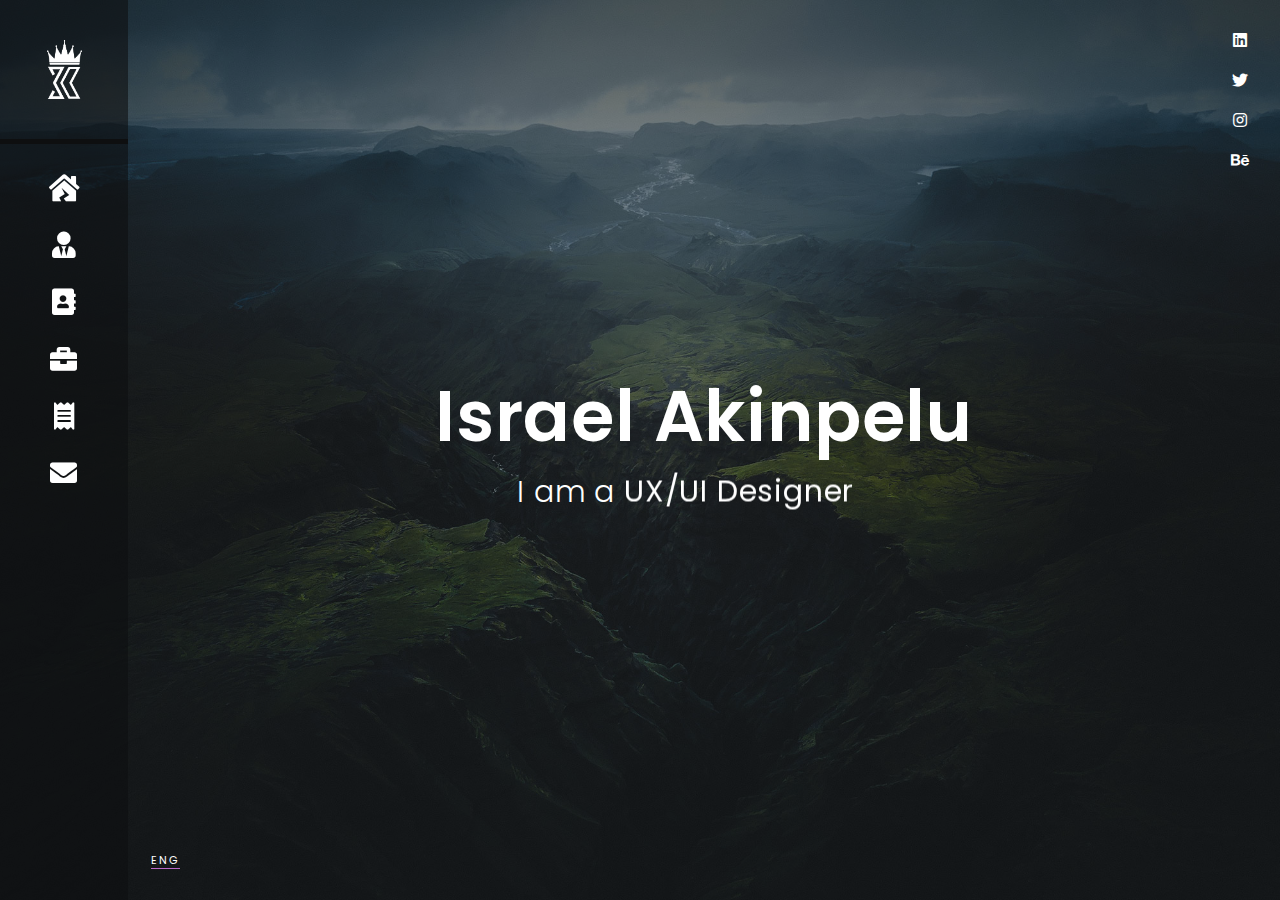
==== index.html @ 0275c58d "Update color" ====
<!DOCTYPE html>
<html lang="en">
<head>
		<meta charset="UTF-8">
		<meta name="viewport" content="width=device-width, initial-scale=1.0">
		<meta http-equiv="X-UA-Compatible" content="ie=edge">
		<title>Kabiyesi's Portfolio</title>
		<link rel="icon" type="image/x-icon" href="/img/logo.png" sizes="16x16">

		<link rel="stylesheet" href="css/plugins/bootstrap.min.css">
		<link rel="stylesheet" href="css/plugins/font-awesome.css">
		<link rel="stylesheet" href="css/plugins/magnific-popup.css">
		<link rel="stylesheet" href="css/plugins/simplebar.css">
		<link rel="stylesheet" href="css/plugins/owl.carousel.min.css">
		<link rel="stylesheet" href="css/plugins/owl.theme.default.min.css">
		<link rel="stylesheet" href="css/plugins/jquery.animatedheadline.css">

		<!-- CSS Base -->
        <link rel="stylesheet" class="theme-st" href="css/style-dark.css">

		<!-- Settings Style -->
		<link rel="stylesheet" class="pos-nav" href="css/settings/left-nav.css" />
		<link rel="stylesheet" class="box-bd" href="css/settings/box/box.css">
		<link rel="stylesheet" class="box-st" href="css/settings/box/circle.css" />
		<link rel="stylesheet" class="box-tl" href="css/settings/title/title.css">
		<link rel="stylesheet" class="style-cl" href="css/settings/color/purple-color.css" />

		<link rel="stylesheet" href="setting/style-demo.css">

    </head>
    <body>

		<!-- Preloader -->
		<div id="preloader">
  			<div class="loading-area">
    			<div class="circle"></div>
  			</div>
  			<div class="left-side"></div>
  			<div class="right-side"></div>
		</div>

		<!-- Main Site -->
		<div id="home">
  		<div id="about">
    	<div id="resume">
     	<div id="portfolio">
        <div id="project">
			<div id="contact">

			<div class="header-mobile">
                <a class="header-toggle"><i class="fas fa-bars"></i></a>
                <h2>Israel</h2>
            </div>

			<!-- Left Block -->
			<nav class="header-main" data-simplebar>

				<!-- Logo -->
				<div class="logo">
            		<img src="img/logo.png" alt="" style="width: 35px; height: 59px;">
            	</div>

          		<ul>
					<li data-tooltip="home" data-position="top">
            			<a href="#home" class="icon-h fas fa-house-damage"></a>
					</li>
					<li data-tooltip="about" data-position="top">
            			<a href="#about" class="icon-a fas fa-user-tie"></a>
					</li>
					<li data-tooltip="resume" data-position="top">
            			<a href="#resume" class="icon-r fas fa-address-book"></a>
					</li>
					<li data-tooltip="portfolio" data-position="top">
            			<a href="#portfolio" class="icon-p fas fa-briefcase"></a>
					</li>
					<li data-tooltip="project" data-position="top">
            			<a href="#project" class="icon-b fas fa-receipt"></a>
					</li>
					<li data-tooltip="contact" data-position="bottom">
						<a href="#contact" class="icon-c fas fa-envelope"></a>
					</li>
          		</ul>

			 </nav>

			<!-- Home Section -->
          	<div class="pt-home" style="background-image: url('img/home-bg.jpg')">

				<!-- Particles -->
				<div id="particles-js"></div>

             	<section>

					<!-- Banner -->
					<div class="banner">
  						<h1>Israel Akinpelu</h1>
						<p class="cd-headline rotate-1">
							<span>I am a</span>
							<span class="cd-words-wrapper">
								<b class="is-visible">UX/UI Designer</b>
								<b>Motion Designer</b>
								<b>Product Designer</b>
								<b>Freelancer</b>
							</span>
						</p>
					</div>

					<!-- Language -->
					<div class="lang">
                		<ul>
                   			<li><a href="#" class="active">eng</a></li>
                		</ul>
            		</div>

					<!-- Social -->
					<div class="social">
            			<ul>
                			<li><a href="https://www.linkedin.com/in/israelkehinde" target="_blank"><i class="fab fa-linkedin"></i></a></li>
                			<li><a href="https://www.twitter.com/IsraelKehn" target="_blank"><i class="fab fa-twitter"></i></a></li>
                			<li><a href="https://www.instagram.com/sensei_kehn" target="_blank"><i class="fab fa-instagram"></i></a></li>
											<li><a href="https://www.behance.net/israelkehinde" target="_blank"><i class="fab fa-behance"></i></a></li>
            			</ul>
        			</div>
			  	</section>
          	</div>

			<!-- About Section -->
			<div class="page pt-about" data-simplebar>
				<section class="container">

					<!-- Section Title -->
					<div class="header-page mt-70 mob-mt">
						<h2>About Me</h2>
						<span></span>
					</div>

					<!-- Personal Info Start -->
					<div class="row mt-100">

						<!-- Information Block -->
						<div class="col-lg-12 col-sm-12">
    						<div class="info box-1">
								<div class="row">
									<div class="col-lg-12 col-sm-8">
										<h4>Israel Akinpelu</h4>
										<div class="loc">
											<i class="fas fa-map-marked-alt"></i> Lagos, Nigeria
										</div>
										<p>
											Hi, I'm an experienced designer with a staunch interest in UI/UX Design. 
											I am fascinated by the social product space, and I deliver user-centric designs through the use of premium design software tools like Figma and Adobe XD.
										</p>
										<p>
											My work experience cuts across multiple spheres, as my creative ability enables me listen to the best of clients' ideas for better customer experience.
											This helps me create products that are usable, functional, aesthetically pleasing, and in line with your company's brand and style.
										</p>
										<p>
											I prefer to show rather than tell, so why don't you head over to my portfolio and see what I do? While you are there, let's discuss how I can create the best user-friendly 
											solutions that would wow you and your customers.
										</p>
									</div>

									<!-- Icon Info -->
									<div class="col-lg-3 col-sm-4">
                                		<div class="info-icon">
                                     		<i class="fas fa-award"></i>
                                     		<div class="desc-icon">
												<h6>4 Years</h6>
                                            	<p>Experience</p>
                                       		</div>
                                		</div>
                                	</div>

									<!-- Icon Info -->
									<div class="col-lg-3 col-sm-4">
                                		<div class="info-icon">
                                     		<i class="fas fa-certificate"></i>
                                     		<div class="desc-icon">
												<h6>20+ Projects</h6>
                                            	<p>Completed</p>
                                      		</div>
                                		</div>
                                	</div>

									<!-- Icon Info -->
									<div class="col-lg-3 col-sm-4">
                                		<div class="info-icon">
                                     		<i class="fas fa-user-astronaut"></i>
                                     		<div class="desc-icon">
												<h6>Freelance</h6>
                                           		<p>Available</p>
                                        	</div>
                                		</div>
                                	</div>
									<div class="col-lg-3 col-sm-12 pt-50">
										<a href="img/Israel Akinpelu Resume.pdf"  target="_blank" class="btn-st">Download CV</a>
									</div>
								</div>
							</div>
						</div>
					</div>

					<!-- Interests Row Start -->
					<div class="row mt-100">

						<!-- Header Block -->
						<div class="col-md-12">
							<div class="header-box mb-50">
								<h3>My Interests</h3>
							</div>
						</div>

						<div class="col-lg-12 col-sm-12">
							<div class="box-2">
								<div class="row">
									<!-- Interests Item -->
									<div class="col-lg-3 col-sm-6">
										<div class="inter-icon">
                                     		<i class="fas fa-music"></i>
                                    	 	<div class="desc-inter">
												<h6>Music</h6>
                               	        	</div>
										</div>
									</div>

									<!-- Interests Item -->
									<div class="col-lg-3 col-sm-6">
										<div class="inter-icon">
                                     		<i class="fas fa-route"></i>
                                     		<div class="desc-inter">
												<h6>Travelling</h6>
                                       		</div>
                                		</div>
									</div>

									<!-- Interests Item -->
									<div class="col-lg-3 col-sm-6">
										<div class="inter-icon">
                                 	    	<i class="far fa-image"></i>
                                  		   	<div class="desc-inter">
												<h6>Photos</h6>
                                  	     	</div>
                                		</div>
									</div>

									<!-- Interests Item -->
									<div class="col-lg-3 col-sm-6">
										<div class="inter-icon">
                                    	 	<i class="fas fa-film"></i>
                                     		<div class="desc-inter">
												<h6>Movies</h6>
                                   	    	</div>
                                		</div>
									</div>

									<!-- Interests Item -->
									<div class="col-lg-3 col-sm-6">
										<div class="inter-icon">
                                 	    	<i class="fas fa-space-shuttle"></i>
                                 	    	<div class="desc-inter">
												<h6>Tech</h6>
                                	       	</div>
                                		</div>
									</div>

									<!-- Interests Item -->
									<div class="col-lg-3 col-sm-6">
										<div class="inter-icon">
                                    	 	<i class="fas fa-book"></i>
                                     		<div class="desc-inter">
												<h6>Books</h6>
                                    	   	</div>
                                		</div>
									</div>

									<!-- Interests Item -->
									<div class="col-lg-3 col-sm-6">
										<div class="inter-icon">
        	                             	<i class="fas fa-gamepad"></i>
            	                         	<div class="desc-inter">
												<h6>Video games</h6>
                    	                   	</div>
                        	        	</div>
									</div>

									<!-- Interests Item -->
									<div class="col-lg-3 col-sm-6">
										<div class="inter-icon">
        	                             	<i class="fas fa-tree"></i>
            	                         	<div class="desc-inter">
												<h6>Nature</h6>
                    	                   	</div>
                        	        	</div>
									</div>
								</div>
							</div>
						</div>
					</div>

					<!-- Service Row Start -->
					<div class="row mt-100">

						<!-- Header Block -->
						<div class="col-md-12">
							<div class="header-box mb-50">
								<h3>Services</h3>
							</div>
						</div>

						<!-- Service Item -->
						<div class="col-lg-6 col-sm-6">
							<div class="service box-1 mb-40">
								<i class="fas fa-desktop"></i>
								<h4>Graphic Design</h4>
								<p>This includes but not limited to, Logos, Flyers, Print designs, Product packaging and Marketing.</p>
							</div>
						</div>

						<!-- Service Item -->
						<div class="col-lg-6 col-sm-6">
							<div class="service box-2 mb-40">
								<i class="fas fa-cogs"></i>
								<h4>UX/UI</h4>
								<p>This includes but not limited to, Product design, Website design, Mobile design, Wireframing, Game UI design and Prototyping</p>
							</div>
						</div>

						<!-- Service Item -->
						<div class="col-lg-6 col-sm-6">
							<div class="service box-2 mb-40">
								<i class="fas fa-mobile-alt"></i>
								<h4>Motion Design</h4>
								<p>This includes but not limited to,  Explainer videos, Instructional Videos, User Interface(UI) Animation, Logos, Infographics and Presentation.</p>
							</div>
						</div>

						<!-- Service Item -->
						<div class="col-lg-6 col-sm-6">
							<div class="service box-1 mb-40">
								<i class="fas fa-medkit"></i>
								<h4>Tech Support</h4>
								<p>This includes but not limited to, Remote PC support, Software Diagonists, PC repair services, Phone service support, Service desk, Installation and Troubleshooting.</p>
							</div>
						</div>
					</div>

					<!-- Testimonial Row Start -->
					<div class="row testimonial mt-60">

						<!-- Header Block -->
						<div class="col-md-12">
							<div class="header-box mb-50">
								<h3>Testimonials</h3>
							</div>
						</div>

						<div class="owl-carousel owl-theme">

							<!-- Testimonail Item -->
							<div class="testimonial-item">
								<div class="media">
									<img src="img/dami.jpg" alt="">
									<div class="content">
										<h4>Damilola Ale</h4>
										<p>Frontend Engineer</p>
									</div>
									<ul class="rating">
										<li><i class="far fa-star"></i></li>
										<li><i class="far fa-star"></i></li>
										<li><i class="far fa-star"></i></li>
										<li><i class="far fa-star"></i></li>
										<li><i class="far fa-star"></i></li>
                                 	</ul>
								</div>
								<div class="comment pt-30">
									<p>
										I have worked alongside Israel on many projects and I can say he's determined and hardworking. 
										He works hard to meet deadlines and achieve his set goals. He's a team player, accountable, 
										reliable, always ready to learn and ready to help. He would without doubt be a great addition to any team he is.
									</p>
								</div>
							</div>

							<!-- Testimonail Item -->
							<div class="testimonial-item">
								<div class="media">
									<img src="img/Joshua.jpg" alt="">
									<div class="content">
										<h4>Joshua Omale</h4>
										<p>UX Designer | Graphic Designer</p>
									</div>
									<ul class="rating">
										<li><i class="far fa-star"></i></li>
										<li><i class="far fa-star"></i></li>
										<li><i class="far fa-star"></i></li>
										<li><i class="far fa-star"></i></li>
										<li><i class="far fa-star-half"></i></li>
                                 	</ul>
								</div>
								<div class="comment pt-30">
									<p>
										Time and time again, Israel has proven to be an impactful team player. He gives 100% everytime and is a proven leader. He has a good eye for design and also knows how to organise teams efficiently to carry out projects. He is truly a great and hardworking person.
									</p>
								</div>
							</div>

							<!-- Testimonail Item -->
							<div class="testimonial-item">
								<div class="media">
									<img src="img/Akindahunsi.jpg" alt="">
									<div class="content">
										<h4>Akindahunsi Toluwanimi</h4>
										<p>UI/UX Designer</p>
									</div>
									<ul class="rating">
										<li><i class="far fa-star"></i></li>
										<li><i class="far fa-star"></i></li>
										<li><i class="far fa-star"></i></li>
										<li><i class="far fa-star"></i></li>
                                 	</ul>
								</div>
								<div class="comment pt-30">
									<p>
										He is a proven designer with good work ethics while having good interpersonal and communication skills.Israel has great team spirit, I recommend.
									</p>
								</div>
							</div>
						</div>
					</div>
				</section>
			</div>

			<!-- Resume Section -->
          	<div class="page pt-resume" data-simplebar>
            	<section class="container">

					<!-- Section Title -->
					<div class="header-page mt-70 mob-mt">
						<h2>Resume</h2>
    					<span></span>
					</div>

					<!-- Experience & Education Row Start -->
					<div class="row mt-100">

						<!-- Experience Column Start -->
						<div class="col-lg-6 col-sm-12">

							<!-- Header Block -->
							<div class="header-box mb-50">
								<h3>Experience</h3>
							</div>

							<div class="experience box-1">

								<!-- Experience Item -->
								<div class="item">
									<div class="main">
										<h4>Freelance UX Designer/Motion Designer</h4>
										<p><i class="far fa-calendar-alt"></i>April 2020 - Present</p>
									</div>
									<Ul style="list-style-type: circle;">
										<p>Created usable mobile and web designs based on functionality and aesthetics, thus meeting the customers needs.</p>
										<p>Modified and refined designs, using working models to conform with customers specifications, production limitations, or changes in design trends. </p>
										<p>Maximized advertising for brands worked with by 13% by creating promotional ad and product review videos for brand awareness. </p>
										<p></p>
									</Ul>
								</div>

								<!-- Experience Item -->
								<div class="item">
									<div class="main">
										<h4>Service Desk and Support Intern</h4>
										<p><i class="far fa-calendar-alt"></i>September 2019 - April 2020 | IPNX Nigeria Limited</p>
									</div>
									<p>Setup equipments for employee use, performing or ensuring proper installations of cables, operating systems, or appropriate software.</p>
									<p>Installed and performed minor repairs to hardware, software, or peripheral equipments, following design or installation specifications.</p>
									<p>Documented helpdesk request and resolutions </p>
								</div>

								<!-- Experience Item -->
								<div class="item">
									<div class="main">
										<h4>Installation and Support Intern</h4>
										<p><i class="far fa-calendar-alt"></i>August 2015 - August 2016 | Tizeti Networks Limited(Wifi.com.ng)</p>
									</div>
									<p>Diagonosed, troubleshoot, and resolved hardware, software or other network and systme problems and replaced defective components when necessary.</p>
									<p>Created or updated technical documentations for network installation or changes to exisiting installations.</p>
									<p>Configured and defined parameters for installation or testing of Local Area Network(LAN), Wide Area Network(WAN), hubs, routers, switches, repeaters or related networking equipments.</p>
								</div>
							</div>
						</div>

						<!-- Education Column Start -->
						<div class="col-lg-6 col-sm-12">

							<!-- Header Block -->
							<div class="header-box mb-50 mob-box-mt">
								<h3>Education</h3>
							</div>

							<div class="experience box-2">

								<!-- Education Item -->
								<div class="item">
									<div class="main">
										<h4>Maliyo Gameup Africa</h4>
										<p><i class="far fa-calendar-alt"></i>August 2021 - December 2021 | Game Design and Development</p>
									</div>
									<p>Became Design Team Lead.</p>
									<p>Published first game on GooglePlay</p>
								</div>

								<!-- Education Item -->
								<div class="item">
									<div class="main">
										<h4>Obafemi Awolowo University</h4>
										<p><i class="far fa-calendar-alt"></i>August 2016 - December 2021 | Computer Science and Engineering</p>
									</div>
									<p>Volunteered at AICCTRA 2021 Conference, served as administrator for the Conference</p>
									<p> Majored in Computer Science and offered courses like Introduction to computer science, OOP in Java, Principle of compilers, Human-computer interaction, Artificial intelligence and so on.</p>
									<p>Participated in various programs on campus and volunteered for design hackathons. I also joined Developers Student club by Google.</p>
								</div>

								<!-- Education Item -->
								<div class="item">
									<div class="main">
										<h4>Moshood Abiola Polytechnic</h4>
										<p><i class="far fa-calendar-alt"></i>September 2013 - August 2015 | Computer Engineering</p>
									</div>
									<p>Learned the basics of Computer engineering and computer networking.</p>
									<p>Built an IP-Cam surveillance system for the Department of computer science and computer engineering.</p>
									<p>Participated in sports aactivities on campus with staffs and students and competed in inter-faculty competitions.</p>
								</div>
							</div>
						</div>
					</div>

					<!-- Skills Row Start -->
					<div class="row mt-100">

						<!-- Header Block -->
						<div class="col-md-12">
							<div class="header-box mb-50">
								<h3>Skills</h3>
							</div>
						</div>
					</div>

					<div class="box-1 skills">
						<div class="row">
							<div class="col-lg-6 col-sm-6">

								<!-- Skill Item -->
								<div class="skill-item">
									<h4 class="progress-title">Tech Support</h4>
									<div class="progress">
										<div class="progress-bar" style="width:98%">
											<div class="progress-value">98%</div>
										</div>
									</div>
								</div>

								<!-- Skill Item -->
								<div class="skill-item">
									<h4 class="progress-title">Graphics Design</h4>
									<div class="progress">
										<div class="progress-bar" style="width:85%">
											<div class="progress-value">85%</div>
										</div>
									</div>
								</div>

								<!-- Skill Item -->
								<div class="skill-item">
									<h4 class="progress-title">Motion Design</h4>
									<div class="progress">
										<div class="progress-bar" style="width:60%">
											<div class="progress-value">60%</div>
										</div>
									</div>
								</div>

								<!-- Skill Item -->
								<div class="skill-item">
									<h4 class="progress-title">UX/UI design</h4>
									<div class="progress">
										<div class="progress-bar" style="width:95%">
											<div class="progress-value">95%</div>
										</div>
									</div>
								</div>
							</div>

							<div class="col-lg-6 col-sm-6">
								<div class="row">

									<!-- Skill Item -->
									<div class="col-lg-6 col-sm-6">
										<div class="chart" data-percent="95" data-bar-color="#fff"> 95% <p>Figma</p></div>
									</div>

									<!-- Skill Item -->
									<div class="col-lg-6 col-sm-6">
										<div class="chart" data-percent="70" data-bar-color="#fff"> 70% <p>Illustrator</p></div>
									</div>

									<!-- Skill Item -->
									<div class="col-lg-6 col-sm-6">
										<div class="chart" data-percent="60" data-bar-color="#fff"> 60% <p>Photoshop</p></div>
									</div>

									<!-- Skill Item -->
									<div class="col-lg-6 col-sm-6">
										<div class="chart" data-percent="80" data-bar-color="#fff"> 80% <p>AfterEffects</p></div>
									</div>
								</div>
							</div>
						</div>
					</div>

					<!-- Work Process Row Start -->
					<div class="row mt-100">

						<!-- Header Block -->
						<div class="col-md-12">
							<div class="header-box mb-50">
								<h3>My Work Process(Iterative)</h3>
							</div>
						</div>
					</div>

					<div class="box-2 work-process mb-100">
						<div class="row">
							<div class="col-lg-4 col-sm-12 ltr">

								<!-- Working Process Item-->
									<div class="single-wp width-sm process-1">
									<p class="wp-step">01</p>
									<h4 class="wp-title">Define the Problem</h4>
									<p>You can't find a solution until you have a clear idea of what the problem is.</p>
								</div>

								<!-- Working Process Item-->
								<div class="single-wp width-sm process-2">
									<p class="wp-step">02</p>
									<h4 class="wp-title">Research and Analysis</h4>
									<p>I conduct research to develop an understanding of my users needs and observe where my users' problems exist.</p>
								</div>
							</div>

							<div class="col-lg-4 hidden-sm">

								<!-- Working Process Circle-->
								<div class="wp-circle">
									<h4>Working Process</h4>
									<span class="dots top-l"></span>
									<span class="dots bottom-l"></span>
									<span class="dots top-r"></span>
									<span class="dots bottom-r"></span>
								</div>
							</div>

							<div class="col-lg-4 col-sm-12 rtl">

								<!-- Working Process Item-->
								<div class="single-wp width-sm process-3">
									<p class="wp-step">03</p>
									<h4 class="wp-title">Ideate</h4>
									<p>I generate a range of crazy creative ideas.</p>
								</div>

								<!-- Working Process Item-->
								<div class="single-wp width-sm process-4">
									<p class="wp-step">04</p>
									<h4 class="wp-title">Prototype and test</h4>
									<p>I build functional, usable, and aesthetically pleasing representations of the design solutions and return to users for feedback.</p>
								</div>
							</div>
						</div>
					</div>
			  	</section>
         	</div>

			<!-- Portfolio Section -->
          	<div class="page pt-portfolio" data-simplebar>
            	<section class="container">

					<!-- Section Title -->
					<div class="header-page mt-70 mob-mt">
						<h2>Portfolio</h2>
    					<span></span>
					</div>

					<!-- Portfolio Filter Row Start -->
					<div class="row mt-100">
						<div class="col-lg-12 col-sm-12 portfolio-filter">
							<ul>
								<li class="active" data-filter="*">All</li>
								<li data-filter=".graphic">Graphic</li>
								<li data-filter=".design">UX/UI</li>
								<li data-filter=".motion_graphic">Motion Graphics</li>
							</ul>
						</div>
					</div>

					<!-- Portfolio Item Row Start -->
					<div class="row portfolio-items mt-100 mb-100">

					<!-- Portfolio Item -->
					<div class="item col-lg-4 col-sm-6 design">
						<figure>
							<img alt="" src="https://firebasestorage.googleapis.com/v0/b/portfolio-2038c.appspot.com/o/UX%20Design%2FQt%20Tech.png?alt=media&token=dbc2ff63-183a-4b9c-960e-30018e154a77">
							<figcaption>
								<h3>Tech (Home Page)</h3>
								<p>UX/UI</p><i class="fas fa-image"></i>
								<a class="image-link" href="https://firebasestorage.googleapis.com/v0/b/portfolio-2038c.appspot.com/o/UX%20Design%2FQt%20Tech.png?alt=media&token=dbc2ff63-183a-4b9c-960e-30018e154a77"></a>
							</figcaption>
						</figure>
					</div>

						<!-- Portfolio Item -->
						<div class="item col-lg-4 col-sm-6 graphic">
							<figure>
								<img alt="" src="https://firebasestorage.googleapis.com/v0/b/portfolio-2038c.appspot.com/o/Graphics%2FZonga%20Farm%20Logo.png?alt=media&token=9a562c09-236f-4dcb-9e25-71c452c49bf4">
								<figcaption>
									<h3>Zonag Farms</h3>
									<p>Graphic</p><i class="fas fa-image"></i>
									<a class="image-link" href="https://firebasestorage.googleapis.com/v0/b/portfolio-2038c.appspot.com/o/Graphics%2FZonga%20Farm%20Logo.png?alt=media&token=9a562c09-236f-4dcb-9e25-71c452c49bf4"></a>
								</figcaption>
							</figure>
						</div>

						<!-- Portfolio Item -->
						<div class="item col-lg-4 col-sm-6 graphic">
							<figure>
								<img alt="" src="https://firebasestorage.googleapis.com/v0/b/portfolio-2038c.appspot.com/o/Graphics%2FBongalow%20Social.png?alt=media&token=264179f7-7ce2-41e0-996d-cd09b0a6c6ba">
									<figcaption>
									<h3>Bongalow</h3>
									<p>Graphic</p><i class="fas fa-image"></i>
									<a class="image-link" href="https://firebasestorage.googleapis.com/v0/b/portfolio-2038c.appspot.com/o/Graphics%2FBongalow%20Social.png?alt=media&token=264179f7-7ce2-41e0-996d-cd09b0a6c6ba"></a>
								</figcaption>
							</figure>
						</div>

						<!-- Portfolio Item -->
						<div class="item col-lg-4 col-sm-6 design">
							<figure>
								<img alt="" src="https://firebasestorage.googleapis.com/v0/b/portfolio-2038c.appspot.com/o/UX%20Design%2FAnimal%20encyclopedia%20web.png?alt=media&token=e073f8b3-0ae7-4bbb-a2e3-09a9624a51eb">
								<figcaption>
									<h3>Animal Encyclopedia</h3>
									<p>UX/UI</p><i class="fas fa-image"></i>
									<a class="image-link" href="https://firebasestorage.googleapis.com/v0/b/portfolio-2038c.appspot.com/o/UX%20Design%2FAnimal%20encyclopedia%20web.png?alt=media&token=e073f8b3-0ae7-4bbb-a2e3-09a9624a51eb"></a>
								</figcaption>
							</figure>
						</div>

						<!-- Portfolio Item -->
						<div class="item col-lg-4 col-sm-6 motion_graphic">
							<figure>
								<img alt="" src="img/Corner 3.png">
								<figcaption>
									<h3>Cloud Mall</h3>
									<p>Motion Graphics</p><i class="fas fa-video"></i>
									<a class="video-link" href="https://firebasestorage.googleapis.com/v0/b/portfolio-2038c.appspot.com/o/Motion%20Graphics%2FCloudmall%20Vid.mp4?alt=media&token=3b3e41e3-2458-460c-bcac-5184efbd482e"></a>
								</figcaption>
							</figure>
						</div>

						<!-- Portfolio Item -->
						<div class="item col-lg-4 col-sm-6 graphic">
							<figure>
								<img alt="" src="https://firebasestorage.googleapis.com/v0/b/portfolio-2038c.appspot.com/o/Graphics%2FYellowCard%20Ad.png?alt=media&token=c0d73c48-0dd4-49b1-8bbe-47642a69fcef">
								<figcaption>
									<h3>Yellow Card</h3>
									<p>Graphic</p><i class="fas fa-image"></i>
									<a class="image-link" href="https://firebasestorage.googleapis.com/v0/b/portfolio-2038c.appspot.com/o/Graphics%2FYellowCard%20Ad.png?alt=media&token=c0d73c48-0dd4-49b1-8bbe-47642a69fcef"></a>
								</figcaption>
							</figure>
						</div>

						<!-- Portfolio Item -->
						<div class="item col-lg-4 col-sm-6 design">
							<figure>
								<img alt="" src="https://firebasestorage.googleapis.com/v0/b/portfolio-2038c.appspot.com/o/UX%20Design%2FBetMash1.png?alt=media&token=4da5b3a3-49b5-4974-bd94-b6581286d3f3">
								<figcaption>
									<h3>BetMash Betting App (Home Page)</h3>
									<p>UX/UI</p><i class="fas fa-image"></i>
									<a class="image-link" href="https://firebasestorage.googleapis.com/v0/b/portfolio-2038c.appspot.com/o/UX%20Design%2FBetMash1.png?alt=media&token=4da5b3a3-49b5-4974-bd94-b6581286d3f3"></a>
								</figcaption>
							</figure>
						</div>

						<!-- Portfolio Item -->
						<div class="item col-lg-4 col-sm-6 motion_graphic">
							<figure>
								<img alt="" src="img/Corner 1.png">
								<figcaption>
									<h3>Corner Space Summer</h3>
									<p>Motion Graphics</p><i class="fas fa-video"></i>
									<a class="video-link" href="https://firebasestorage.googleapis.com/v0/b/portfolio-2038c.appspot.com/o/Motion%20Graphics%2FCorner%20Space_2.mp4?alt=media&token=50f83657-a6a2-426a-8276-6af7f58ff8ec"></a>
								</figcaption>
							</figure>
						</div>

						<!-- Portfolio Item -->
						<div class="item col-lg-4 col-sm-6 graphic">
							<figure>
								<img alt="" src="https://firebasestorage.googleapis.com/v0/b/portfolio-2038c.appspot.com/o/Graphics%2FChallenge%201.png?alt=media&token=3ce59a75-9859-4e71-9cbf-2a0c3dcf520b">
								<figcaption>
									<h3>IWD</h3>
									<p>Graphic</p><i class="fas fa-image"></i>
									<a class="image-link" href="https://firebasestorage.googleapis.com/v0/b/portfolio-2038c.appspot.com/o/Graphics%2FChallenge%201.png?alt=media&token=3ce59a75-9859-4e71-9cbf-2a0c3dcf520b"></a>
								</figcaption>
							</figure>
						</div>

						<!-- Portfolio Item -->
						<div class="item col-lg-4 col-sm-6 design">
							<figure>
								<img alt="" src="https://firebasestorage.googleapis.com/v0/b/portfolio-2038c.appspot.com/o/UX%20Design%2FEventApp.png?alt=media&token=57b93e28-1286-444b-89cf-df6a89f11dcc">
								<figcaption>
									<h3>Event App</h3>
									<p>UX/UI</p><i class="fas fa-image"></i>
									<a class="image-link" href="https://firebasestorage.googleapis.com/v0/b/portfolio-2038c.appspot.com/o/UX%20Design%2FEventApp.png?alt=media&token=57b93e28-1286-444b-89cf-df6a89f11dcc"></a>
								</figcaption>
							</figure>
						</div>

						<!-- Portfolio Item -->
						<div class="item col-lg-4 col-sm-6 motion_graphic">
							<figure>
								<img alt="" src="img/Corner 2.png">
								<figcaption>
									<h3>Corner Space Promo</h3>
									<p>Motion Graphics</p><i class="fas fa-video"></i>
									<a class="video-link" href="https://firebasestorage.googleapis.com/v0/b/portfolio-2038c.appspot.com/o/Motion%20Graphics%2FCorner%20Space_3_2.mp4?alt=media&token=8bd0c702-a96d-40f6-831d-42a3de59b19e"></a>
								</figcaption>
							</figure>
						</div>

						<!-- Portfolio Item -->
						<div class="item col-lg-4 col-sm-6 graphic">
							<figure>
								<img alt="" src="https://firebasestorage.googleapis.com/v0/b/portfolio-2038c.appspot.com/o/Graphics%2FKampala%20Logo.png?alt=media&token=f1ffea26-4915-4c7e-9fcc-67e653bc5744">
								<figcaption>
									<h3>Kampala By Black</h3>
									<p>Graphic</p><i class="fas fa-image"></i>
									<a class="image-link" href="https://firebasestorage.googleapis.com/v0/b/portfolio-2038c.appspot.com/o/Graphics%2FKampala%20Logo.png?alt=media&token=f1ffea26-4915-4c7e-9fcc-67e653bc5744"></a>
								</figcaption>
							</figure>
						</div>

						<!-- Portfolio Item -->
						<div class="item col-lg-4 col-sm-6 design">
							<figure>
								<img alt="" src="https://firebasestorage.googleapis.com/v0/b/portfolio-2038c.appspot.com/o/UX%20Design%2FBetMash2.png?alt=media&token=75c41685-5e58-458f-90f8-7994f953621e">
								<figcaption>
									<h3>BetMash Betting App</h3>
									<p>UX/UI</p><i class="fas fa-image"></i>
									<a class="image-link" href="https://firebasestorage.googleapis.com/v0/b/portfolio-2038c.appspot.com/o/UX%20Design%2FBetMash2.png?alt=media&token=75c41685-5e58-458f-90f8-7994f953621e"></a>
								</figcaption>
							</figure>
						</div>

						<!-- Portfolio Item -->
						<div class="item col-lg-4 col-sm-6 motion_graphic">
							<figure>
								<img alt="" src="img/Corner 4.png">
								<figcaption>
									<h3>Dunni's Pasta</h3>
									<p>Video</p><i class="fas fa-video"></i>
									<a class="video-link" href="https://firebasestorage.googleapis.com/v0/b/portfolio-2038c.appspot.com/o/Motion%20Graphics%2FDunnis%20Pasta.mp4?alt=media&token=47d927c7-a813-4815-b8de-dd12dbedf723"></a>
								</figcaption>
							</figure>
						</div>

						<!-- Portfolio Item -->
						<div class="item col-lg-4 col-sm-6 design">
							<figure>
								<img alt="" src="https://firebasestorage.googleapis.com/v0/b/portfolio-2038c.appspot.com/o/UX%20Design%2F404%20Page%20Error.png?alt=media&token=b1c841a9-e99a-4996-a5df-0073b1b9cb49">
								<figcaption>
									<h3>Error Page</h3>
									<p>UX/UI</p><i class="fas fa-image"></i>
									<a class="image-link" href="https://firebasestorage.googleapis.com/v0/b/portfolio-2038c.appspot.com/o/UX%20Design%2F404%20Page%20Error.png?alt=media&token=b1c841a9-e99a-4996-a5df-0073b1b9cb49"></a>
								</figcaption>
							</figure>
						</div>

						<!-- Portfolio Item -->
						<div class="item col-lg-4 col-sm-6 motion_graphic">
							<figure>
								<img alt="" src="img/Wordathon edit.png">
								<figcaption>
									<h3>Liberation Chambers</h3>
									<p>Motion Graphics</p><i class="fas fa-video"></i>
									<a class="video-link" href="https://firebasestorage.googleapis.com/v0/b/portfolio-2038c.appspot.com/o/Motion%20Graphics%2FLiberation%20Chambers%20Promo%20Ad2.mp4?alt=media&token=83e9c568-577d-489d-b318-2b0e319793a2"></a>
								</figcaption>
							</figure>
						</div>

						<!-- Portfolio Item -->
						<div class="item col-lg-4 col-sm-6 motion_graphic">
							<figure>
								<img alt="" src="img/Corner 5.png">
								<figcaption>
									<h3>NotNull</h3>
									<p>Motion Graphics</p><i class="fas fa-video"></i>
									<a class="video-link" href="https://firebasestorage.googleapis.com/v0/b/portfolio-2038c.appspot.com/o/Motion%20Graphics%2FNot%20Null%20First.mp4?alt=media&token=aa043647-ef93-48d1-9b39-a45878c739f6"></a>
								</figcaption>
							</figure>
						</div>

						<!-- Portfolio Item -->
						<div class="item col-lg-4 col-sm-6 design">
							<figure>
								<img alt="" src="https://firebasestorage.googleapis.com/v0/b/portfolio-2038c.appspot.com/o/UX%20Design%2FAdsworld%20Web2.png?alt=media&token=ad6bbf2e-9100-4d46-970c-00818411c05d">
								<figcaption>
									<h3>Ads App</h3>
									<p>UX/UI</p><i class="fas fa-image"></i>
									<a class="image-link" href="https://firebasestorage.googleapis.com/v0/b/portfolio-2038c.appspot.com/o/UX%20Design%2FAdsworld%20Web2.png?alt=media&token=ad6bbf2e-9100-4d46-970c-00818411c05d"></a>
								</figcaption>
							</figure>
						</div>


						<!-- Portfolio Item -->
						<div class="item col-lg-4 col-sm-6 graphic">
							<figure>
								<img alt="" src="https://firebasestorage.googleapis.com/v0/b/portfolio-2038c.appspot.com/o/Graphics%2FC-Soft%20Logo.png?alt=media&token=3297ce1f-a419-41d2-84fd-defd36d8627a">
								<figcaption>
									<h3>C-Soft</h3>
									<p>Graphic</p><i class="fas fa-image"></i>
									<a class="image-link" href="https://firebasestorage.googleapis.com/v0/b/portfolio-2038c.appspot.com/o/Graphics%2FC-Soft%20Logo.png?alt=media&token=3297ce1f-a419-41d2-84fd-defd36d8627a"></a>
								</figcaption>
							</figure>
						</div>

						<!-- Portfolio Item -->
						<div class="item col-lg-4 col-sm-6 motion_graphic">
							<figure>
								<img alt="" src="img/Corner 5.png">
								<figcaption>
									<h3>NotNull</h3>
									<p>Motion Graphics</p><i class="fas fa-video"></i>
									<a class="video-link" href="https://firebasestorage.googleapis.com/v0/b/portfolio-2038c.appspot.com/o/Motion%20Graphics%2FNot%20Null%20Second.mp4?alt=media&token=225acb1b-77ba-42e7-8ff3-43e6d34c4335"></a>
								</figcaption>
							</figure>
						</div>

						<!-- Portfolio Item -->
						<div class="item col-lg-4 col-sm-6 design">
							<figure>
								<img alt="" src="https://firebasestorage.googleapis.com/v0/b/portfolio-2038c.appspot.com/o/UX%20Design%2FQuTravels%20Page.png?alt=media&token=f2879396-3fe8-4e02-b266-75ca0bf8dda0">
								<figcaption>
									<h3>Travels Landing Page</h3>
									<p>UX/UI</p><i class="fas fa-image"></i>
									<a class="image-link" href="https://firebasestorage.googleapis.com/v0/b/portfolio-2038c.appspot.com/o/UX%20Design%2FQuTravels%20Page.png?alt=media&token=f2879396-3fe8-4e02-b266-75ca0bf8dda0"></a>
								</figcaption>
							</figure>
						</div>

						<!-- Portfolio Item -->
						<div class="item col-lg-4 col-sm-6 motion_graphic">
							<figure>
								<img alt="" src="img/portfolio/img-5.jpg">
								<figcaption>
									<h3>Switch</h3>
									<p>Motion Graphics</p><i class="fas fa-video"></i>
									<a class="video-link" href="https://firebasestorage.googleapis.com/v0/b/portfolio-2038c.appspot.com/o/Motion%20Graphics%2FSwitch.gif?alt=media&token=50f9f2fa-32df-4fcf-a01e-283d2802f9ae"></a>
								</figcaption>
							</figure>
						</div>

						<!-- Portfolio Item -->
						<div class="item col-lg-4 col-sm-6 design">
							<figure>
								<img alt="" src="https://firebasestorage.googleapis.com/v0/b/portfolio-2038c.appspot.com/o/UX%20Design%2FTopik%20Landing.png?alt=media&token=f9647ce3-5a84-433b-9d6a-fc3a7e9199b1">
								<figcaption>
									<h3>Landing Page</h3>
									<p>UX/UI</p><i class="fas fa-image"></i>
									<a class="image-link" href="https://firebasestorage.googleapis.com/v0/b/portfolio-2038c.appspot.com/o/UX%20Design%2FTopik%20Landing.png?alt=media&token=f9647ce3-5a84-433b-9d6a-fc3a7e9199b1"></a>
								</figcaption>
							</figure>
						</div>

						<!-- Portfolio Item -->
						<div class="item col-lg-4 col-sm-6 design">
							<figure>
								<img alt="" src="https://firebasestorage.googleapis.com/v0/b/portfolio-2038c.appspot.com/o/UX%20Design%2FJIG%20Foundation%20Web.png?alt=media&token=1783d852-43ac-4bb4-a26d-344a2446c3a0">
								<figcaption>
									<h3>Foundation</h3>
									<p>UX/UI</p><i class="fas fa-image"></i>
									<a class="image-link" href="https://firebasestorage.googleapis.com/v0/b/portfolio-2038c.appspot.com/o/UX%20Design%2FJIG%20Foundation%20Web.png?alt=media&token=1783d852-43ac-4bb4-a26d-344a2446c3a0"></a>
								</figcaption>
							</figure>
						</div>
						
					</div>
				</section>
       	   	</div>
			 <!-- project Section -->
          	<div class="page pt-project" data-simplebar>
            	<section class="container">

					<!-- Section Title -->
             		<div class="header-page mt-70 mob-mt">
						<h2>Projects</h2>
    					<span></span>
					</div>

					<!-- project Row Start -->
					<div class="row project-masonry mt-100 mb-50">

						<!-- project Item -->
						<div class="col-lg-4 col-sm-6">
							<div class="project-item">
								<div class="thumbnail">
									<a target="_blank" href="https://www.behance.net/gallery/139044063/Interior-and-Furniture-Brand-Project"><img alt="" src="img/Cornerspace thumbnail.png"></a>
								</div>
								<h4><a target="_blank"  href="https://www.behance.net/gallery/139044063/Interior-and-Furniture-Brand-Project">Cornerspace</a></h4>
								<ul>
									<li><a href="#">2020</a></li>
									<li><a href="#">Brand Project</a></li>
								</ul>
							</div>
						</div>
							<!-- project Item -->
							<div class="col-lg-4 col-sm-6">
								<div class="project-item">
									<div class="thumbnail">
										<a target="_blank"  href="https://www.behance.net/gallery/133764519/Maliyo-Game-Dev-Bootcamp-Project"><img alt="" src="img/Into the void Thumbnail.png"></a>
									</div>
									<h4><a target="_blank"  href="https://www.behance.net/gallery/133764519/Maliyo-Game-Dev-Bootcamp-Project">Into the Void</a></h4>
									<ul>
										<li><a href="#">2021</a></li>
										<li><a href="#">Game design</a></li>
									</ul>
								</div>
							</div>

						<!-- project Item -->
						<div class="col-lg-4 col-sm-6">
							<div class="project-item">
								<div class="thumbnail">
									<a target="_blank"  href="https://www.behance.net/gallery/133509201/Quickcheck-Product-Design-Task-Case-Study"><img alt="" src="img/QuickCheck Thumbnail.png"></a>
								</div>
								<h4><a target="_blank"  href="https://www.behance.net/gallery/133509201/Quickcheck-Product-Design-Task-Case-Study">Quick Check</a></h4>
								<ul>
									<li><a href="#">2022</a></li>
									<li><a href="#">Design Project</a></li>
								</ul>
							</div>
						</div>

            	</section>
			</div>

			<!-- Contact Section -->
         	<div class="page pt-contact" data-simplebar>
            	<section class="container">

					<!-- Section Title -->
              		<div class="header-page mt-70 mob-mt">
						<h2>Contact</h2>
    					<span></span>
					</div>

					<!-- Form Start -->
					<div class="row mt-100">
						<div class="col-lg-12 col-sm-12">
							<div class="contact-form">
                <form  action="https://formspree.io/f/xrgjlboq"
								method="POST" class="box-1 contact-valid" id="contact-form" target="_blank">
									<div class="row">
										<div class="col-lg-6 col-sm-12">
												<input type="text" name="name" id="name" class="form-control" placeholder="Name *">
										</div>
										<div class="col-lg-6 col-sm-12">
												<input type="email" name="email" id="email" class="form-control" placeholder="Email *">
										</div>
										<div class="col-lg-12 col-sm-12">
												<textarea class="form-control" name="note"  id="note" placeholder="Your Message"></textarea>
										</div>
										<div class="col-lg-12 col-sm-12 text-center">
												<button type="submit" class="btn-st">Send Message</button>
												<div id="loader">
														<i class="fas fa-sync"></i>
												</div>
										</div>
									</div>
								</form>
							</div>
						</div>
					</div>

					<!-- Contact Info -->
					<div class="box-2 contact-info">
						<div class="row">
							<div class="col-lg-4 col-sm-12 info">
								<i class="fas fa-paper-plane"></i>
         						<p>kehneey@gmail.com</p>
          						<span>Email</span>
							</div>
							<div class="col-lg-4 col-sm-12 info">
								<i class="fas fa-map-marker-alt"></i>
         						<p>Lagos</p>
          						<span>Address</span>
							</div>
							<div class="col-lg-4 col-sm-12 info">
								<i class="fas fa-phone"></i>
         						<p>(+234) 809-742-2446</p>
          						<span>Phone</span>
							</div>
						</div>
					</div>
            	</section>
          	</div>
        </div>
      	</div>
    	</div>
  		</div>
		</div>
		</div>

		<!-- All Script -->
		<script src="js/jquery.min.js"></script>
		<script src="js/isotope.pkgd.min.js"></script>
		<script src="js/bootstrap.min.js"></script>
		<script src="js/simplebar.js"></script>
		<script src="js/owl.carousel.min.js"></script>
		<script src="js/jquery.magnific-popup.min.js"></script>
		<script src="js/jquery.animatedheadline.min.js"></script>
		<script src="js/jquery.easypiechart.js"></script>
		<script src="js/jquery.validation.js"></script>
		<script src="js/tilt.js"></script>
        <script src="js/main.js"></script>
        <script src="https://maps.google.com/maps/api/js?sensor=false"></script>

		<!-- Page Script -->
		<script src="js/particles.min.js"></script>
		<script>
			particlesJS.load('particles-js', 'js/particles2.json', function() {
				console.log('callback - particles.js config loaded');
        	});
		</script>

		<script src="setting/main-demo.js"></script>

    </body>

</html>
---- css/plugins/simplebar.css ----
[data-simplebar] {
    position: relative;
    flex-direction: column;
    flex-wrap: wrap;
    justify-content: flex-start;
    align-content: flex-start;
    align-items: flex-start;
    width: inherit;
    height: inherit;
    max-width: inherit;
    max-height: inherit;
}

.simplebar-wrapper {
    overflow: hidden;
    width: inherit;
    height: inherit;
    max-width: inherit;
    max-height: inherit;
}

.simplebar-mask {
    direction: inherit;
    position: absolute;
    overflow: hidden;
    padding: 0;
    margin: 0;
    left: 0;
    top: 0;
    bottom: 0;
    right: 0;
    width: auto !important;
    height: auto !important;
    z-index: 0;
}

.simplebar-offset {
    direction: inherit !important;
    box-sizing: inherit !important;
    resize: none !important;
    position: absolute;
    top: 0;
    left: 0;
    bottom: 0;
    right: 0;
    padding: 0;
    margin: 0;
    -webkit-overflow-scrolling: touch;
}

.simplebar-content {
    direction: inherit;
    box-sizing: border-box !important;
    position: relative;
    display: block;
    height: 100%; /* Required for horizontal native scrollbar to not appear if parent is taller than natural height */
    width: auto;
    visibility: visible;
    overflow: scroll; /* Scroll on this element otherwise element can't have a padding applied properly */
    max-width: 100%; /* Not required for horizontal scroll to trigger */
    max-height: 100%; /* Needed for vertical scroll to trigger */
}

.simplebar-placeholder {
    max-height: 100%;
    max-width: 100%;
    width: 100%;
    pointer-events: none;
}

.simplebar-height-auto-observer-wrapper {
    box-sizing: inherit !important;
    height: 100%;
    width: inherit;
    max-width: 1px;
    position: relative;
    float: left;
    max-height: 1px;
    overflow: hidden;
    z-index: -1;
    padding: 0;
    margin: 0;
    pointer-events: none;
    flex-grow: inherit;
    flex-shrink: 0;
    flex-basis: 0;
}

.simplebar-height-auto-observer {
    box-sizing: inherit;
    display: block;
    opacity: 0;
    position: absolute;
    top: 0;
    left: 0;
    height: 1000%;
    width: 1000%;
    min-height: 1px;
    min-width: 1px;
    overflow: hidden;
    pointer-events: none;
    z-index: -1;
}

.simplebar-track {
    z-index: 1;
    position: absolute;
    right: 0;
    bottom: 0;
    pointer-events: none;
}

.simplebar-scrollbar {
    position: absolute;
    right: 2px;
    width: 7px;
    min-height: 10px;
}

.simplebar-scrollbar:before {
    position: absolute;
    content: "";
    background: black;
    border-radius: 7px;
    left: 0;
    right: 0;
    opacity: 0;
    transition: opacity 0.2s linear;
}

.simplebar-track .simplebar-scrollbar.simplebar-visible:before {
    /* When hovered, remove all transitions from drag handle */
    opacity: 0.5;
    transition: opacity 0s linear;
}

.simplebar-track.simplebar-vertical {
    top: 0;
    width: 11px;
}

.simplebar-track.simplebar-vertical .simplebar-scrollbar:before {
    top: 2px;
    bottom: 2px;
}

.simplebar-track.simplebar-horizontal {
    left: 0;
    height: 11px;
}

.simplebar-track.simplebar-horizontal .simplebar-scrollbar:before {
    height: 100%;
    left: 2px;
    right: 2px;
}

.simplebar-track.simplebar-horizontal .simplebar-scrollbar {
    right: auto;
    left: 0;
    top: 2px;
    height: 7px;
    min-height: 0;
    min-width: 10px;
    width: auto;
}

/* Rtl support */
[data-simplebar-direction="rtl"] .simplebar-track.simplebar-vertical {
    right: auto;
    left: 0;
}

.hs-dummy-scrollbar-size {
    direction: rtl;
    position: fixed;
    opacity: 0;
    visibility: hidden;
    height: 500px;
    width: 500px;
    overflow-y: hidden;
    overflow-x: scroll;
}
---- css/style-dark.css ----
/* -----------------------------------------------
				CSS Styles Dark
--------------------------------------------------

    Template Name: Baha - Personal Portfolio Template
    Author: Malyarchuk
    Copyright: 2019

--------------------------------------------------

Table of Content

	1. Body and Core Css
	2. Section Css
	3. Menu Css
	4. Home Section
	5. About Section
	6. Resume Section
	7. Portfolio Section
	8. project Section
	9. Contact Section
	10. project Page Css
	11. project List Css
	12. Preloader Css
	13. Tooltip Css
	14. Responsible Css
	15. Animation Css

----------------------------------- */

/* -----------------------------------
		1. Body and Core Css
----------------------------------- */

@import url('https://fonts.googleapis.com/css?family=Poppins:300,400,500,600,700');

* {
	margin: 0;
	padding: 0;
	font-family: inherit;
	outline: none !important;
	list-style: none !important;
	text-decoration: none !important;
}

*:after,
*:before {
	-webkit-box-sizing: border-box;
			box-sizing: border-box;
	padding: 0;
	margin: 0;
}

body {
	font-family: 'Poppins',sans-serif;
	font-size: 14px;
	color: #fff;
	overflow: hidden;
	letter-spacing: 0.8px;
	background-color: #1a2a41;
	-webkit-font-smoothing: antialiased;
	-moz-osx-font-smoothing: grayscale;
}

a {
	color: #fff;
	-webkit-transition: all .3s ease-in-out;
			transition: all .3s ease-in-out;
}

a:hover,
a:focus {
	color: #fff;
}

h1,
h2,
h3,
h4,
h5,
h6 {
	margin: 0;
	padding: 0;
	color: #fff;
	font-weight: 600;
}

h1 {
	font-size: 70px;
}

h2 {
	font-size: 35px;
}

h3 {
	font-size: 26px;
}

h4 {
	font-size: 18px;
}

i, em {
	font-style: normal;
}

img {
	max-width: 100%;
}

blockquote {
	position: relative;
	padding: 30px;
	background-color: rgba(0, 0, 0, .5);
}

blockquote span {
	display: block;
	font-size: 14px;
	margin-top: 20px;
}

blockquote span img {
	width: 40px;
	height: 40px;
	margin-right: 10px;
	-webkit-border-radius: 50%;
			border-radius: 50%;
}

/* Button Style */
.btn-st {
	position: relative;
	display: inline-block;
	color: #fff;
	cursor: pointer;
	font-size: 18px;
	font-weight: 100;
	background-color: transparent;
	border: none;
	z-index: 2;
}

.btn-st:before {
	content: '';
	position: absolute;
	width: 40%;
	height: 200%;
	top: -50%;
	left: -15%;
	background: #0e0f10;
	padding: 0px;
	-webkit-border-radius: 10px;
			border-radius: 10px;
	z-index: -1;
	-webkit-transition: all .3s ease-in-out;
			transition: all .3s ease-in-out;
}

.btn-st:after {
	content: '';
	position: absolute;
	width: 110%;
	height: 10%;
	top: 105%;
	left: -5%;
	background: #fff;
	padding: 0px;
	z-index: 0;
	-webkit-transition: all .3s ease-in-out;
			transition: all .3s ease-in-out;
}

.btn-st:hover:before {
	-webkit-border-radius: unset;
			border-radius: unset;
	-webkit-transform: translateX(120%) scaleX(3) scaleY(0.8);
			transform: translateX(120%) scaleX(3) scaleY(0.8);
}

.btn-st:hover:after {
	-webkit-transform: translateX(-55%) translateY(-550%) rotate(90deg) scaleX(0.3);
			transform: translateX(-55%) translateY(-550%) rotate(90deg) scaleX(0.3);
}

.pt-about .price .footer-price .btn-st:before,
.pt-project .project-item .project-btn .btn-st:before {
	height: 165%;
    top: -30%;
}

.pt-about .price .footer-price .btn-st,
.pt-project .project-item .project-btn .btn-st {
    font-size: 16px;
}

/* Music Bg */
.music-bg {
	display: block;
	cursor: pointer;
	padding: 40px 0;
	text-align: center;
	border-color: #0e0f10;
	border-top: 5px solid #0e0f10;
	visibility: hidden;
	z-index: 10;
	-webkit-transition: all .3s ease;
			transition: all 0.3s ease;
}

.music-bg p {
	margin: 0;
	font-size: 13px;
	font-weight: 600;
}

.music-bg .lines {
    display: flex;
    width: 24px;
    height: 24px;
    margin: 0 auto 10px;
    align-items: flex-end;
}

.music-bg .lines span {
    display: inline-flex;
    margin: 0px 1px;
    width: 7px;
    height: 5px;
    background: #fff;
}

.audio-on .music-bg .lines span:nth-child(1) {
    -webkit-animation: musicline 2s 0.5s ease-out alternate infinite;
    		animation: musicline 2s 0.5s ease-out alternate infinite;
}

.audio-on .music-bg .lines span:nth-child(2) {
    -webkit-animation: musicline 2s 1s ease-out alternate infinite;
    		animation: musicline 2s 1s ease-out alternate infinite;
}

.audio-on .music-bg .lines span:nth-child(3) {
    -webkit-animation: musicline 2s 1.5s ease-out alternate infinite;
    		animation: musicline 2s 1.5s ease-out alternate infinite;
}

.audio-on .music-bg .lines span:nth-child(4) {
    -webkit-animation: musicline 2s 0.25s ease-out alternate infinite;
    		animation: musicline 2s 0.25s ease-out alternate infinite;
}

.audio-on .music-bg .lines span:nth-child(5) {
    -webkit-animation: musicline 2s 0.75s ease-out alternate infinite;
    		animation: musicline 2s 0.75s ease-out alternate infinite;
}

.audio-on .music-bg .lines span:nth-child(6) {
    -webkit-animation: musicline 2s 1.25s ease-out alternate infinite;
    		animation: musicline 2s 1.25s ease-out alternate infinite;
}

/* ---------- Margin & Padding --------- */

.mt-0 {
    margin-top: 0 !important;
}
.mt-5 {
    margin-top: 5px !important;
}
.mt-10 {
    margin-top: 10px !important;
}
.mt-15 {
    margin-top: 15px !important;
}
.mt-20 {
    margin-top: 20px !important;
}
.mt-25 {
    margin-top: 25px !important;
}
.mt-30 {
    margin-top: 30px !important;
}
.mt-35 {
    margin-top: 35px !important;
}
.mt-40 {
    margin-top: 40px !important;
}
.mt-45 {
    margin-top: 45px !important;
}
.mt-50 {
    margin-top: 50px !important;
}
.mt-55 {
    margin-top: 55px !important;
}
.mt-60 {
    margin-top: 60px !important;
}
.mt-65 {
    margin-top: 65px !important;
}
.mt-70 {
    margin-top: 70px !important;
}
.mt-75 {
    margin-top: 75px !important;
}
.mt-80 {
    margin-top: 80px !important;
}
.mt-85 {
    margin-top: 85px !important;
}
.mt-90 {
    margin-top: 90px !important;
}
.mt-95 {
    margin-top: 95px !important;
}
.mt-100 {
    margin-top: 100px !important;
}

/* Custom Margin Bottom */
.mb-0 {
    margin-bottom: 0 !important;
}
.mb-5 {
    margin-bottom: 5px !important;
}
.mb-10 {
    margin-bottom: 10px !important;
}
.mb-15 {
    margin-bottom: 15px !important;
}
.mb-20 {
    margin-bottom: 20px !important;
}
.mb-25 {
    margin-bottom: 25px !important;
}
.mb-30 {
    margin-bottom: 30px !important;
}
.mb-35 {
    margin-bottom: 35px !important;
}
.mb-40 {
    margin-bottom: 40px !important;
}
.mb-45 {
    margin-bottom: 45px !important;
}
.mb-50 {
    margin-bottom: 50px !important;
}
.mb-55 {
    margin-bottom: 55px !important;
}
.mb-60 {
    margin-bottom: 60px !important;
}
.mb-65 {
    margin-bottom: 65px !important;
}
.mb-70 {
    margin-bottom: 70px !important;
}
.mb-75 {
    margin-bottom: 75px !important;
}
.mb-80 {
    margin-bottom: 80px !important;
}
.mb-85 {
    margin-bottom: 85px !important;
}
.mb-90 {
    margin-bottom: 90px !important;
}
.mb-95 {
    margin-bottom: 95px !important;
}
.mb-100 {
    margin-bottom: 100px !important;
}
.m-0 {
    margin: 0px !important;
}

/* Custom Padding top */
.pt-0 {
    padding-top: 0 !important;
}
.pt-5 {
    padding-top: 5px !important;
}
.pt-10 {
    padding-top: 10px !important;
}
.pt-15 {
    padding-top: 15px !important;
}
.pt-20 {
    padding-top: 20px !important;
}
.pt-25 {
    padding-top: 25px !important;
}
.pt-30 {
    padding-top: 30px !important;
}
.pt-35 {
    padding-top: 35px !important;
}
.pt-40 {
    padding-top: 40px !important;
}
.pt-45 {
    padding-top: 45px !important;
}
.pt-50 {
    padding-top: 50px !important;
}
.pt-55 {
    padding-top: 55px !important;
}
.pt-60 {
    padding-top: 60px !important;
}
.pt-65 {
    padding-top: 65px !important;
}
.pt-70 {
    padding-top: 70px !important;
}
.pt-75 {
    padding-top: 75px !important;
}
.pt-80 {
    padding-top: 80px !important;
}
.pt-85 {
    padding-top: 85px !important;
}
.pt-90 {
    padding-top: 90px !important;
}
.pt-95 {
    padding-top: 95px !important;
}
.pt-100 {
    padding-top: 100px !important;
}

/* Custom Padding top */
.pb-0 {
    padding-bottom: 0 !important;
}
.pb-5 {
    padding-bottom: 5px !important;
}
.pb-10 {
    padding-bottom: 10px !important;
}
.pb-15 {
    padding-bottom: 15px !important;
}
.pb-20 {
    padding-bottom: 20px !important;
}
.pb-25 {
    padding-bottom: 25px !important;
}
.pb-30 {
    padding-bottom: 30px !important;
}
.pb-35 {
    padding-bottom: 35px !important;
}
.pb-40 {
    padding-bottom: 40px !important;
}
.pb-45 {
    padding-bottom: 45px !important;
}
.pb-50 {
    padding-bottom: 50px !important;
}
.pb-55 {
    padding-bottom: 55px !important;
}
.pb-60 {
    padding-bottom: 60px !important;
}
.pb-65 {
    padding-bottom: 65px !important;
}
.pb-70 {
    padding-bottom: 70px !important;
}
.pb-75 {
    padding-bottom: 75px !important;
}
.pb-80 {
    padding-bottom: 80px !important;
}
.pb-85 {
    padding-bottom: 85px !important;
}
.pb-90 {
    padding-bottom: 90px !important;
}
.pb-95 {
    padding-bottom: 95px !important;
}
.pb-100 {
    padding-bottom: 100px !important;
}
.p-0 {
    padding: 0 !important;
}

/* -----------------------------------
		3. Section Css
----------------------------------- */
/* Addition Background */
.addition-bg {
 	position: absolute;
 	width: 100%;
 	height: 100%;
	top: 0;
 	left: 0;
 	overflow: hidden;
 	z-index: -1;
}

/* Fullscreen Slider */
.slide-kenburns-bg {
 	position: relative;
 	width: 100%;
 	height: 100%;
 	top: 0;
	left: 0;
 	overflow: hidden;
 	z-index: 0;
}

.slide-kenburns {
 	position: absolute;
	width: 100%;
 	height: 100%;
 	top: 0;
 	left: 0;
 	-webkit-animation: kenburnsSlide 18s linear infinite 0s;
 			animation: kenburnsSlide 18s linear infinite 0s;
	opacity: 0;
}

.slide-kenburns-1 {
 	background-image: url(../img/slider/slide-1.jpg);
}

.slide-kenburns-2 {
 	background-image: url(../img/slider/slide-2.jpg);
}

.slide-kenburns-3 {
 	background-image: url(../img/slider/slide-3.jpg);
}

.slide-kenburns-1,
.slide-kenburns-2,
.slide-kenburns-3 {
 	background-repeat: no-repeat;
 	background-position: center;
 	-webkit-background-size: cover;
 			background-size: cover;
}

.slide-kenburns-1 {
 	opacity: 1;
}

.slide-kenburns-2 {
 	-webkit-animation-delay: 6s;
 			animation-delay: 6s;
}

.slide-kenburns-3 {
 	-webkit-animation-delay: 12s;
			animation-delay: 12s;
}

/* YouTube Video */
#video-container {
    position: absolute;
    display: block;
    width: 100%;
    height: 100%;
	top: 0;
    left: 0;
    right: 0;
	bottom: 0;
    z-index: 0;
}

/* Html Video */
.html-video-container {
	position: absolute;
    top: 50%;
    left: 50%;
    width: auto;
    min-width: 100%;
    height: auto;
    min-height: 100%;
    background: #000;
    -webkit-transform: translate(-50%, -50%);
    		transform: translate(-50%, -50%);
    z-index: 0;
}

/* Particles */
#particles-js {
    position: absolute;
    top: 0;
    right: 0;
    bottom: 0;
    left: 0;
}

/* Glitch */
.glitch {
	position: absolute;
 	width: 100%;
 	height: 100%;
	top: 0;
 	left: 0;
	background-image: url('../img/home-bg.jpg');
	-webkit-background-size: cover;
			background-size: cover;
	background-position: center;
	z-index: -1 !important;
}

/* Background Lines */
.bg-lines {
	position: absolute;
	height: 100%;
	width: 80vw;
	top: 0;
	left: 0;
	right: 0;
	margin: auto;
}

.bg-lines .bg-line {
	position: absolute;
	height: 100%;
	width: 1px;
	top: 0;
	left: 50%;
	background: rgba(255, 255, 255, 0.1);
	overflow: hidden;
}

.bg-lines .bg-line::after {
	content: "";
	display: block;
	position: absolute;
	height: 15vh;
	width: 100%;
	top: -50%;
	left: 0;
	background: linear-gradient(to bottom, rgba(255, 255, 255, 0) 0%, #ffffff 75%, #ffffff 100%);
	-webkit-animation: run 7s 0s infinite;
			animation: run 7s 0s infinite;
	-webkit-animation-fill-mode: forwards;
			animation-fill-mode: forwards;
	-webkit-animation-timing-function: cubic-bezier(0.4, 0.26, 0, 0.97);
			animation-timing-function: cubic-bezier(0.4, 0.26, 0, 0.97);
}

.bg-lines .bg-line:nth-child(1) {
	margin-left: -50%;
}

.bg-lines .bg-line:nth-child(1)::after {
	-webkit-animation-delay: 2s;
			animation-delay: 2s;
}

.bg-lines .bg-line:nth-child(3) {
	margin-left: -25%;
}

.bg-lines .bg-line:nth-child(3)::after {
  -webkit-animation-delay: 1.5s;
          animation-delay: 1.5s;
}

.bg-lines .bg-line:nth-child(4) {
	margin-left: 25%;
}

.bg-lines .bg-line:nth-child(4)::after {
	-webkit-animation-delay: 1.5s;
			animation-delay: 1.5s;
}

.bg-lines .bg-line:nth-child(5) {
	margin-left: 50%;
}

.bg-lines .bg-line:nth-child(5)::after {
	-webkit-animation-delay: 2s;
			animation-delay: 2s;
}

.page {
	position: fixed;
	width: calc(90% + 2px);
	height: 100%;
	color: #fff;
	margin: 0;
	padding: 0;
	overflow: auto;
	-webkit-transition: all .6s cubic-bezier(.5, .2, .2, 1.1);
			transition: all .6s cubic-bezier(.5, .2, .2, 1.1);
}

#about:target .pt-home,
#resume:target .pt-home,
#portfolio:target .pt-home,
#project:target .pt-home,
#contact:target .pt-home {
	-webkit-filter: blur(3px);
	-webkit-transition: all .5s ease;
			transition: all .5s ease;
}

.pt-about,
.pt-resume,
.pt-portfolio,
.pt-project,
.pt-contact {
	background-color: #0e0f10;
}

#about:target .pt-about,
#resume:target .pt-resume,
#portfolio:target .pt-portfolio,
#project:target .pt-project,
#contact:target .pt-contact {
	-webkit-transition-delay: .3s;
			transition-delay: .3s;
}

.page .header-page {
	position: relative;
	text-align: center;
}

.page .header-page:after,
.page .header-page:before {
	content: '';
	position: absolute;
	width: 30px;
	height: 1px;
	left: calc(50% - 46px);
	bottom: -19px;
	background-color: #fff;
}

.page .header-page:before {
	left: calc(50% + 16px);
}

.page .header-page span {
	position: absolute;
    width: 35px;
    height: 17px;
    left: calc(50% - 17px);
    margin-top: 10px;
}

.page .header-page span:before,
.page .header-page span:after {
    content: '';
	position: absolute;
    width: 16px;
    height: 16px;
    top: 0;
    left: 0;
    border: 2px solid #fff;
    -webkit-border-radius: 50px 50px 0;
    		border-radius: 50px 50px 0 50px;
    -webkit-transform: rotate(-45deg);
			 transform: rotate(-45deg);
}

.page .header-page span:after {
    left: auto;
    right: 0;
    -webkit-border-radius: 50px 50px 50px 0;
    		border-radius: 50px 50px 50px 0;
    -webkit-transform: rotate(45deg);
			transform: rotate(45deg);
}

.page .header-box,
.project-page .header-box {
	position: relative;
	text-align: center;
}

.page .header-box:before,
.project-page .header-box:before {
    content: '';
    position: absolute;
    width: 14px;
    height: 14px;
    left: calc(50% - 7px);
    bottom: -16px;
    -webkit-border-radius: 50%;
    		border-radius: 50%;
    border: 3px solid #fff;
}

.page .header-box h3:before,
.project-page .header-box h3:before {
	content: '';
	position: absolute;
	width: 30px;
	height: 1px;
	left: calc(50% - 45px);
	bottom: -10px;
	background-color: #fff;
}

.page .header-box h3:after,
.project-page .header-box h3:after {
	content: '';
	position: absolute;
	width: 30px;
	height: 1px;
	left: calc(50% + 15px);
	bottom: -10px;
	background-color: #fff;
}

.page .box-1,
.page .box-2,
.project-page .box {
	position: relative;
	padding: 30px;
	background-color: #070708;
	-webkit-transition: all .3s ease-in-out;
			transition: all .3s ease-in-out;
}

.page .box-1:hover,
.page .box-2:hover,
.project-page .box:hover {
	-webkit-transform: translateY(-5px);
			transform: translateY(-5px);
}

blockquote:after,
.page .box-1:after,
.page .box-2:after,
.project-page .box:after,
.pt-about .testimonial-item:after,
.pt-project .project-item:after,
.project-list .project-post .content .thumbnail:after,
.project-page .project-comments ul li ul:after {
	border-top: 35px solid #0e0f10;
}

.pt-about .info .photo:after,
.pt-contact #map:after {
	border-top: 35px solid #070708;
}

.page .box-2:after {
	border-bottom: 35px solid #0e0f10;
}

blockquote:before,
.page .box-1:before,
.page .box-2:before,
.project-page .box:before,
.pt-about .testimonial-item:before,
.pt-project .project-item:before,
.project-list .project-post .content .thumbnail:before,
.project-page .project-comments ul li ul:before {
	border-bottom: 35px solid #0e0f10;
}

.pt-about .info .photo:before,
.pt-contact #map:before {
	border-bottom: 35px solid #070708;
}

.page .box-2:before {
	border-bottom: 35px solid #0e0f10;
}

.pt-about .inter-icon:after,
.btn-st-item:after {
	border-top: 15px solid #070708;
}

.pt-about .inter-icon:before,
.btn-st-item:before {
	border-bottom: 15px solid #070708;
}

.project-list .side-left .tags ul li a:after {
	border-top: 15px solid #0e0f10;
}

.project-list .side-left .tags ul li a:before {
	border-bottom: 15px solid #0e0f10;
}

.pt-portfolio .portfolio-filter ul:after {
	border-top: 100px solid #0e0f10;
}

.pt-portfolio .portfolio-filter ul:before {
	border-bottom: 100px solid #0e0f10;
}

/* ------------------------------
		3. Menu Css
------------------------------ */

.header-main {
	position: fixed;
	width: 10%;
	height: 100%;
    top: 0;
	overflow: auto;
    overflow-x: hidden;
	background-color: rgba(14, 15, 16, .6);
    z-index: 99;
}

.header-main ul li {
	display: flex;
	align-items: center;
    justify-content: center;
	font-size: 27px;
	margin: 30px 0;
	-webkit-transition: all 0.3s ease-in-out;
			transition: all 0.3s ease-in-out;
}

.header-main ul li span.active {
	color: #fff;
}

#about:target .header-main ul li a,
#resume:target .header-main ul li a,
#portfolio:target .header-main ul li a,
#project:target .header-main ul li a,
#contact:target .header-main ul li a {
	-webkit-transform: scale(.8);
			transform: scale(.8);
}

#about:target .icon-a,
#resume:target .icon-r,
#portfolio:target .icon-p,
#project:target .icon-b,
#contact:target .icon-c {
	color: #fff;
	-webkit-transform: scale(1.3) !important;
			transform: scale(1.3) !important;
}

/* Logo */
.header-main .logo {
    text-align: center;
	padding: 40px 0;
	border-right-color: #0e0f10;
    border-bottom: 5px solid #0e0f10;
}

.header-mobile {
    position: fixed;
    top: 0;
    left: 0;
    height: 50px;
    width: 100%;
    background-color: #070708;
	-webkit-box-shadow: 0 0px 50px 0 #000;
    		box-shadow: 0 0px 50px 0 #000;
    z-index: 10;
    display: none;
    -webkit-transition: all .3s ease-in-out;
			transition: all .3s ease-in-out;
}

.header-mobile h2 {
    position: absolute;
    left: 50%;
    -webkit-transform: translateX(-50%);
    		transform: translateX(-50%);
    display: inline-block;
    color: #fff;
    font-size: 24px;
    text-transform: uppercase;
    line-height: 50px;
    white-space: nowrap;
}

.header-mobile .header-toggle {
    font-size: 20px;
    line-height: 50px;
    cursor: pointer;
    width: 50px;
    text-align: center;
}

.header-mobile .header-toggle i {
    color: #fff;
}

/* ------------------------------
		4. Home Section
------------------------------ */

.pt-home {
	position: absolute;
	width: 100%;
	height: 100%;
	margin: 0;
	padding: 0;
	overflow: hidden;
	-webkit-background-size: cover;
			background-size: cover;
	background-position: center;
}

.pt-home:before {
	content: '';
    position: absolute;
    top: 0;
    left: 0;
    right: 0;
    bottom: 0;
    opacity: .5;
    background-color: #12171b;
}

.pt-home .banner {
	position: absolute;
	width: 90%;
    top: 50%;
	color: #fff;
    text-align: center;
	-webkit-transform: translateY(-50%);
			transform: translateY(-50%);
}

.pt-home .banner h1 {
	color: #fff;
	margin-bottom: 15px;
}

.pt-home .banner p {
	color: #fff;
	font-size: 30px;
}

/* Social */
.pt-home .social {
	position: absolute;
	width: 40px;
	height: 120px;
	top: 20px;
	z-index: 1;
}

.pt-home .social ul li {
	display: inline-block;
}

.pt-home .social ul li i {
	color: #fff;
	width: 40px;
	height: 40px;
	font-size: 16px;
	line-height: 40px;
	text-align: center;
	-webkit-transition: all .5s ease;
			transition: all .5s ease;
}

.pt-home .social ul li i:hover {
	color: #fff;
	-webkit-transform: scale(1.3);
			transform: scale(1.3);
}

/* Language */
.pt-home .lang {
	position: absolute;
    bottom: 30px;
    z-index: 1;
}

.pt-home .lang ul {
	margin: 0;
}

.pt-home .lang ul li {
	display: inline-block;
	margin: 0 10px;
}

.pt-home .lang ul li a {
	color: #a0a0a0;
	font-size: 11px;
	letter-spacing: 2px;
	text-transform: uppercase;
	-webkit-transition: all .5s ease;
			transition: all .5s ease;
}

.pt-home .lang ul li a:hover {
	color: #fff;
}

.pt-home .lang ul li a.active {
	color: #fff;
	border-bottom: 1px solid #fff;
}

/* ---------------------------------
		5. About Section
--------------------------------- */

/* User Info Block */
.pt-about .info .loc {
    font-size: 12px;
	color: #fff;
	padding-top: 15px;
	padding-bottom: 15px;
}

.pt-about .info p {
	font-size: 14px;
	line-height: 24px;
}

.pt-about .info-icon {
	padding-top: 45px
}

.pt-about .info-icon i {
	display: flex;
	float: left;
	width: 45px;
	height: 45px;
    align-items: center;
    justify-content: center;
	color: #fff;
	background: #0e0f10;
	font-size: 20px;
	-webkit-border-radius: 100%;
			border-radius: 100%;
	border: 1px solid #fff;
	margin-right: 15px;
}

.pt-about .desc-icon h6 {
	font-size: 15px;
	font-weight: 400;
	line-height: 15px
}

.pt-about .desc-icon p {
	color: #fff;
	font-size: 12px;
	line-height: 21px;
}

.pt-about .desc-icon {
	padding-left: 15px;
	padding-top: 5px
}

/* My Interests */
.pt-about .inter-icon {
	position: relative;
	background: #0e0f10;
	margin: 20px 0;
	padding: 15px;
	-webkit-transition: all .3s ease-in-out;
			transition: all .3s ease-in-out;
}

.pt-about .inter-icon:hover {
	background: #070708;
}

.pt-about .inter-icon i {
	position: relative;
	width: 30px;
	float: left;
	display: flex;
	align-items: center;
	justify-content: center;
	color: #fff;
	font-size: 20px;
	margin-right: 30px;
}

.pt-about .inter-icon i:after {
	content: '';
	position: absolute;
	width: 2px;
	height: 46px;
	left: 40px;
	background-color: #070708;
}

.pt-about .desc-inter h6 {
	font-size: 15px;
	font-weight: 100;
	line-height: 15px
}

.pt-about .desc-inter {
	padding-top: 3px;
}

/* Service Block */
.pt-about .service {
	text-align: center;
}

.pt-about .service i {
	position: relative;
	width: 70px;
	height: 70px;
	font-size: 25px;
	line-height: 70px;
	color: #fff;
	background-color: #0e0f10;
	-webkit-border-radius: 50%;
			border-radius: 50%;
}

.pt-about .service:hover i:after {
	content: '';
	position: absolute;
	width: 60px;
	height: 60px;
	top: 5px;
	left: calc(50% - 30px);
	-webkit-border-radius: 100%;
			border-radius: 100%;
	border: 1px solid #fff;
	-webkit-animation: zoomIn .3s ease;
			animation: zoomIn .3s ease;
}

.pt-about .service h4 {
	padding-top: 20px;
	padding-bottom: 20px;
}

/* Testimonial Block*/
.pt-about .testimonial-item {
	position: relative;
	padding: 30px;
    margin: 0 15px;
	background-color: rgba(0, 0, 0, .5);
}

.pt-about .testimonial-item img {
	width: 80px;
	margin-right: 20px;
	-webkit-border-radius: 50%;
			border-radius: 50%;
}

.pt-about .testimonial-item .content {
	padding-top: 15px;
}

.pt-about .testimonial-item .content p {
	color: #777;
    font-size: 13px;
    font-weight: 400;
	padding-top: 10px;
}

.pt-about .testimonial-item .rating {
	position: absolute;
    top: 75px;
    right: 25px;
}

.pt-about .testimonial-item .rating li {
	display: inline-block;
	color: #fff;
}

/* Price */
.pt-about .price {
	text-align: center;
	margin-bottom: 80px;
}

.pt-about .price .head-price:after {
	content: '';
	position: absolute;
	width: 100%;
	height: 4px;
	left: 0;
	background: #0e0f10;
}

.pt-about .price .head-price i {
	position: absolute;
	width: 70px;
	height: 70px;
	top: -40px;
	left: 50%;
	color: #fff;
	font-size: 32px;
	background-color: #0e0f10;
	line-height: 70px;
	-webkit-border-radius: 50%;
			border-radius: 50%;
	-webkit-transform: translateX(-50%);
			transform: translateX(-50%);
}

.pt-about .price:hover i:after {
	content: '';
	position: absolute;
	width: 60px;
	height: 60px;
	top: 5px;
	left: calc(50% - 30px);
	-webkit-border-radius: 100%;
			border-radius: 100%;
	border: 1px solid #fff;
	-webkit-animation: zoomIn .3s ease;
			animation: zoomIn .3s ease;
}

.pt-about .price .head-price h4 {
	font-size: 20px;
	padding-top: 25px;
	padding-bottom: 25px;
}

.pt-about .price .body-price .price-plan .number {
	font-size: 22px;
	font-weight: 500;
}

.pt-about .price .body-price .price-plan {
	padding: 25px 0;
}

.pt-about .price .body-price .price-plan .currency {
	position: relative;
	bottom: 10px;
	font-size: 15px;
}

.pt-about .price .body-price .price-plan .period {
	position: relative;
	bottom: 0;
	font-size: 14px;
}

.pt-about .price .list-price ul li {
	padding-bottom: 10px;
}

.pt-about .price .list-price ul li.disable {
	color: #777;
	text-decoration: line-through !important;
}

.pt-about .price .footer-price {
	padding-top: 15px;
}

/* ---------------------------------
		6. Resume Section
--------------------------------- */
/* Experience */
.pt-resume .experience .item {
	position: relative;
	padding-top: 15px;
	padding-left: 40px;
	margin-bottom: 40px;
}

.pt-resume .experience .item:before {
	content: '';
	position: absolute;
	width: 1px;
	height: 100%;
	top: 0;
	left: 0;
	background-color: #fff;
}

.pt-resume .experience .item:after {
	content: '';
	position: absolute;
	width: 20px;
	height: 1px;
	top: 21px;
	left: 6px;
	background-color: #fff;
}

.pt-resume .experience .main p {
	color: #fff;
	font-size: 12px;
}

.pt-resume .experience .main p i {
    font-size: 13px;
    margin-right: 5px;
}

.pt-resume .experience .main h4 {
	position: relative;
	line-height: 15px;
	margin-bottom: 15px;
}

.pt-resume .experience .main h4:before {
	content: '';
	position: absolute;
	width: 13px;
	height: 13px;
	left: -46px;
	background-color: #0e0f10;
	border: 2px solid #fff;
	-webkit-border-radius: 50%;
			border-radius: 50%;
	z-index: 1;
}

.pt-resume .experience .item:hover h4:before {
	background-color: #fff;
	-webkit-transition: all .3s;
			transition: all .3s;
}

/* Skills Bar */
.pt-resume .skill-item {
    padding: 0 20px;
}

.pt-resume .skill-item .progress-title {
	font-size: 17px;
	margin-bottom: 10px;
}

.pt-resume .skill-item .progress {
	height: 8px;
	background-color: #0e0f10;
	margin-bottom: 40px;
	overflow: visible;
}

.pt-resume .skill-item .progress .progress-bar {
    position: relative;
    background-color: #fff;
    -webkit-border-radius: 10px;
    		border-radius: 10px;
}

.pt-resume .skill-item .progress .progress-bar:after {
    content: '';
    position: absolute;
	display: block;
    top: -5px;
    right: 0px;
    padding: 6px;
    background-color: #0e0f10;
    -webkit-border-radius: 50%;
    		border-radius: 50%;
    border: 3px solid #fff;
}

.pt-resume .skill-item .progress .progress-value {
    position: absolute;
    top: -30px;
    right: 0;
    color: #fff;
    font-size: 14px;
    font-weight: 600;
}

.pt-resume .chart {
	width: 130px;
	height: 130px;
	margin: 0 auto 25px;
	text-align: center;
	font-size: 25px;
	line-height: 24px;
	padding: 40px 0 0;
	color: #eee;
	font-weight: 800;
}

.pt-resume .chart p {
	font-size: 15px;
	margin-top: 10px;
}

.pt-resume canvas {
	position: absolute;
	top: 3px;
	left: 50%;
	-webkit-transform: translateX(-50%);
			transform: translateX(-50%);
}

/* Work Process */
.pt-resume .work-process .ltr {
	text-align: right;
}

.pt-resume .work-process .rtl {
	text-align: left;
}

.pt-resume .work-process .wp-step {
	margin: 0;
	color: #fff;
    font-size: 25px;
	line-height: 50px;
}

.pt-resume .work-process h4 {
	font-weight: 700;
	margin-bottom: 15px;
}

.pt-resume .work-process .single-wp + .single-wp {
	padding-top: 35px;
}

.pt-resume .work-process .wp-circle {
	position: relative;
	width: 100%;
	padding: 80px 0;
	margin-top: 12px;
	text-align: center;
	-webkit-border-radius: 50%;
			border-radius: 50%;
	border: 1px solid #fff;
}

.pt-resume .work-process .wp-circle:before {
	content: '';
	position: absolute;
	width: calc(100% + 48px);
	height: calc(100% + 48px);
	top: -24px;
	left: -24px;
	border: 1px solid #fff;
	-webkit-border-radius: 50%;
			border-radius: 50%;
}

.pt-resume .work-process .wp-circle h4 {
	font-size: 40px;
	font-weight: 700;
	line-height: 62px;
	text-transform: uppercase;
}

.pt-resume .work-process .dots {
	position: absolute;
	width: 12px;
	height: 12px;
	display: inline-block;
	-webkit-border-radius: 50%;
			border-radius: 50%;
	background-color: #fff;
}

.pt-resume .work-process .dots.top-l,
.pt-resume .work-process .dots.bottom-l {
	left: 0px;
}

.pt-resume .work-process .dots.top-l,
.pt-resume .work-process .dots.top-r {
	top: 50px;
}

.pt-resume .work-process .dots.bottom-l,
.pt-resume .work-process .dots.bottom-r {
	bottom: 50px;
}

.pt-resume .work-process .dots.top-r,
.pt-resume .work-process .dots.bottom-r {
	right: 0px;
}

/* ---------------------------------
		7. Portfolio Section
--------------------------------- */
/* Portfolio Filter */
.pt-portfolio .portfolio-filter {
	text-align: center;
}

.pt-portfolio .portfolio-filter ul {
	position: relative;
    display: inline-block;
    margin: 0;
    padding: 0 20px;
    background-color: #070708;
}

.pt-portfolio .portfolio-filter ul li {
	position: relative;
	display: inline-block;
	cursor: pointer;
	font-size: 14px;
	font-weight: 600;
	padding: 10px 25px;
	-webkit-transition: all .3s;
			transition: all .3s;
}

.pt-portfolio .portfolio-filter ul li.active {
	color: #0e0f10;
	background-color: #fff;
}

/* Portfolio Item */
.pt-portfolio .portfolio-items .item figure {
	position: relative;
	cursor: pointer;
	background-color: #0e0f10;
	-webkit-border-radius: 3px;
			border-radius: 3px;
	overflow: hidden;
}

.pt-portfolio .portfolio-items .item figure img {
	opacity: 1;
	width: 100%;
	height: 100%;
	-webkit-transition: all .3s;
			transition: all .3s;
}

.pt-portfolio .portfolio-items .item figure figcaption {
	position: absolute;
	top: 0;
	left: 0;
	width: 100%;
    height: 100%;
	display: flex;
	align-items: center;
    justify-content: center;
    padding: 30px;
    color: #fff;
}

.pt-portfolio .portfolio-items .item figure figcaption a {
	position: absolute;
	width: 100%;
	height: 100%;
	top: 0;
	left: 0;
}

.pt-portfolio .portfolio-items .item figure figcaption h3 {
	opacity: 0;
	color: #fff;
	font-size: 20px;
	font-weight: 700;
	-webkit-transition: all .3s;
			transition: all .3s;
}

.pt-portfolio .portfolio-items .item figure figcaption p {
	position: absolute;
	left: 0;
	bottom: 0;
	margin: 20px;
	font-size: 14px;
	padding-left: 15px;
	opacity: 0;
	-webkit-transform: translateX(-200%);
			transform: translateX(-200%);
	-webkit-transition: all .3s;
			transition: all .3s;
}

.pt-portfolio .portfolio-items .item figure figcaption p:before {
	content: "\f292";
	font-family: "Font Awesome 5 Free";
	position: absolute;
	top: 0;
	left: 0;
	color: #fff;
	font-weight: 900;
}

.pt-portfolio .portfolio-items .item figure figcaption i {
	position: absolute;
	right: 0;
	bottom: 0;
	margin: 20px;
	font-size: 24px;
	opacity: 0;
	-webkit-transform: translateX(200%);
			transform: translateX(200%);
	-webkit-transition: all .3s;
			transition: all .3s;
}

.pt-portfolio .portfolio-items .item figure:hover img {
	opacity: 0.25;
	-webkit-transform: scale(1.1);
			transform: scale(1.1);
}

.pt-portfolio .portfolio-items .item figure:hover h3 {
	opacity: 1;
}

.pt-portfolio .portfolio-items .item figure:hover p {
	opacity: 1;
	-webkit-transform: translateX(0%);
			transform: translateX(0%);
}

.pt-portfolio .portfolio-items .item figure:hover i {
	opacity: 1;
	-webkit-transform: translateX(0%);
			transform: translateX(0%);
}

/* ---------------------------------
		8. project Section
--------------------------------- */
.pt-project .project-item {
	position: relative;
	padding: 0 20px 20px;
	margin-bottom: 50px;
	background-color: rgba(0, 0, 0, .5);
	-webkit-transition: all .3s ease-in-out;
			transition: all .3s ease-in-out;
}

.pt-project .project-item:hover {
	-webkit-transform: translateY(-3px) scale(1.01);
			transform: translateY(-3px) scale(1.01);
}

.pt-project .project-item h4 {
	font-weight: 600;
	text-align: center;
	text-transform: uppercase;
	margin: 30px 0;
}

.pt-project .project-item .thumbnail {
	position: relative;
	overflow: hidden;
	margin: 0 -20px;
}

.pt-project .project-item .thumbnail img {
	width: 100%;
	-webkit-transition: all 1s;
    		transition: all 1s;
}

.pt-project .project-item:hover .thumbnail img {
	-webkit-transform: scale(1.1);
			transform: scale(1.1);
}

.pt-project .project-item .thumbnail .btn-play {
	position: absolute;
	width: 60px;
	height: 60px;
	top: calc(50% - 30px);
	left: calc(50% - 30px);
	display: inline-block;
	border: none;
	-webkit-transition: all .3s ease-in-out;
			transition: all .3s ease-in-out;
}

.pt-project .project-item .thumbnail .btn-play:before {
	content: ' ';
	position: absolute;
	top: 0;
	left: 0;
	bottom: 0;
	right: 0;
	-webkit-border-radius: 50%;
			border-radius: 50%;
	background-color: #fff;
	-webkit-box-shadow: 0 0 50px 0 rgb(14, 15, 16);
			box-shadow: 0 0 50px 0 rgb(14, 15, 16);
	-webkit-transition: all .3s ease-in-out;
			transition: all .3s ease-in-out;
}
.pt-project .project-item .thumbnail .btn-play:after {
	content: '';
	position: absolute;
	top: 50%;
	left: 50%;
	border-style: solid;
	border-width: 5px 0 5px 10px;
	border-color: transparent transparent transparent #0e0f10;
	-webkit-transform: translate(-50%, -50%);
			transform: translate(-50%, -50%);
	-webkit-transition: all .3s ease-in-out;
			transition: all .3s ease-in-out;
}

.pt-project .project-item .thumbnail .btn-play:hover:before {
	-webkit-transform: scale(1.2, 1.2);
    		transform: scale(1.2, 1.2);
}

.pt-project .project-item .thumbnail .btn-play:hover:after {
	border-color: transparent transparent transparent #0e0f10;
}

.pt-project .project-item ul {
	position: relative;
	display: block;
    text-align: center;
    margin-bottom: 20px;
}

.pt-project .project-item ul li  {
    display: inline-block;
    font-size: 13px;
}

.pt-project .project-item ul li:not(:last-child):after {
	content: '';
	display: inline-block;
	width: 5px;
	height: 5px;
	margin: 0 8px;
	vertical-align: middle;
	background-color: #fff;
	-webkit-border-radius: 50%;
			border-radius: 50%;
}

.pt-project .project-item .project-btn {
	position: relative;
    text-align: center;
    margin: 40px 0 10px;
}

.pt-project .project-item .project-btn:before {
    content: '';
    position: absolute;
	height: 4px;
    width: calc(100% + 40px);
    top: -25px;
    left: -20px;
    background: #0e0f10;
}

/* ---------------------------------
		9. Contact Section
--------------------------------- */
.contact-form {
	position: relative;
}

.contact-form input,
.contact-form textarea {
	font-size: 15px;
    height: 50px;
	padding-bottom: 10px;
	background: transparent;
    border: none;
    border-bottom: 1px solid #444;
	-webkit-border-radius: 0;
    		border-radius: 0;
    -webkit-box-shadow: none;
    		box-shadow: none;
}

.contact-form input:focus,
.contact-form textarea:focus {
	border-bottom: 1px solid #fff;
	-webkit-box-shadow: none;
			box-shadow: none;
	background-color: transparent;
	-webkit-transition: all .3s ease-in-out;
			transition: all 0.3s ease-in-out;
}

.contact-form textarea {
	height: 100px;
	margin: 50px 0;
}

/* Contact info */
.pt-contact .contact-info {
	text-align: center;
	margin-top: 100px;
}

.pt-contact .contact-info .info i {
    font-size: 30px;
    color: #fff;
}

.pt-contact .contact-info .info p {
    font-size: 15px;
    line-height: 25px;
    padding: 30px 0 0px;
}

.pt-contact .contact-info .info span {
    color: #495057;
}

/* Google Map */
.pt-contact #map {
    width: 100%;
    height: 300px;
}

/* Contact validation */
.contact-valid .error-messages {
	margin-top: 15px;
}

.contact-valid label.error {
	display: block;
	color: #ff0000;
	font-size: 14px;
	font-weight: normal;
	margin: 5px 0px 0 10px;
	text-align: left;
}

.contact-valid #loader {
	display: none;
	margin-top: 30px;
}

.contact-valid #loader i {
	display: inline-block;
	font-size: 23px;
    color: #fff;
	-webkit-animation: rotating linear 2s infinite;
			animation: rotating linear 2s infinite;
}

.contact-valid #success,
.contact-valid #error {
	display: none;
	width: 100%;
	color: #fff;
	padding: 10px 10px;
	margin-bottom: 5px;
	font-size: 14px;
	text-align: center;
}

.contact-valid #success i,
.contact-valid #error i {
	padding-top: 5px;
	margin-right: 10px;
	margin-left: 5px;
}

.contact-valid #success i {
	color: #fff;
}

.contact-valid #error i {
	color: #ca1d1d;
}

/* ---------------------------------
		10. project Page Css
--------------------------------- */
.project-page {
	position: absolute;
	width: 100%;
	height: 100%;
	top: 0;
	left: 0;
	overflow: auto;
	background-color: #0e0f10;
}

.project-page .project-nav {
	position: fixed;
	top: 20px;
	-webkit-transform: translateX(-50%);
			transform: translateX(-50%);
	background-color: rgba(0,0,0,0.7);
	-webkit-border-radius: 20px;
			border-radius: 20px;
	-webkit-box-shadow: 1px 1px 15px 0 rgba(0,0,0,0.15);
			box-shadow: 1px 1px 15px 0 rgba(0,0,0,0.15);
	z-index: 99;
}

.project-page .project-nav a {
	position: relative;
	height: 30px;
	padding: 0 10px;
	font-size: 14px;
	line-height: 36px;
	text-align:center;
	color: #fff;
}

.project-page .project-nav a:not(:last-child) {
	border-right:1px solid rgba(255,255,255,0.15);
}

.project-page .project-nav a:hover,
.project-page .project-nav a:focus {
	color: #fff;
}

.project-page .project-image {
    -webkit-background-size: cover;
			background-size: cover;
    background-position: center;
}

.project-page .project-container {
	position: absolute;
    margin: 0 auto;
}

.project-page .project-heading {
    text-align: center;
    letter-spacing: .5px;
}

.project-page .project-heading h2 {
	font-size: 40px;
	text-transform: uppercase;
	margin-bottom: 15px;
}

.project-page .project-heading i {
	color: #fff;
	font-size: 13px;
	margin: 0 5px 0 10px;
}

.project-page .project-heading span {
	color: #fff;
	font-size: 14px;
}

.project-page .project-heading span:after {
	content: '';
	margin-left: 10px;
	width: 5px;
	height: 5px;
	background-color: #fff;
	-webkit-border-radius: 50%;
			border-radius: 50%;
	display: inline-block;
	vertical-align: middle;
}

.project-page .project-heading span:last-child:after {
	display: none;
}

.project-page .project-content p:first-child::first-letter {
    font-size: 40px;
	font-weight: 700;
    line-height: 1.2;
    float: left;
    text-transform: uppercase;
    padding-right: 15px;
}

.project-page .project-comments {
    margin: 0 40px;
}

.project-page .project-comments ul li {
	margin-bottom: 50px;
}

.project-page .project-comments ul li ul {
	position: relative;
    padding: 20px 20px 0;
    background-color: rgba(0, 0, 0, .5);
    margin-left: 60px;
	margin-top: 30px;
}

.project-page .project-comments ul .author-img {
	float: left;
	margin-right: 20px;
}

.project-page .project-comments ul li .author-img img {
	-webkit-border-radius: 50%;
			border-radius: 50%;
	max-width: 70px;
}

.project-page .project-comments ul li .comment-text {
	overflow: hidden;
}

.project-page .project-comments ul li .comment-text a {
	float: right;
	font-size: 11px;
	margin-right: 15px;
	padding: 5px;
	-webkit-border-radius: 5px;
			border-radius: 5px;
	background-color: rgba(0, 0, 0, .5);
}

.project-page .project-comments ul li .comment-text a i {
	margin-right: 5px;
}

.project-page .project-comments ul li .comment-text h4 {
	font-weight: 600;
    margin-bottom: 5px;
}

.project-page .project-comments ul li .comment-text p {
	font-size: 15px;
}

.project-page .project-comments ul li .comment-text span {
	display: block;
	color: #fff;
	font-size: 12px;
	font-weight: 300;
	margin-bottom: 15px;
}

/* ---------------------------------
		11. project List Css
--------------------------------- */
.project-list {
	position: absolute;
	width: 100%;
	height: 100%;
	top: 0;
	left: 0px;
	overflow: auto;
	background-color: #0e0f10;
}

.project-list .project-head {
	padding: 100px 0;
	background-image: url(../img/project/project-page-img.jpg);
	-webkit-background-size: cover;
			background-size: cover;
	background-position: center;
}

.project-list .project-head:before {
	content: '';
	position: absolute;
	height: 285px;
	top: 0;
	left: 0;
	right: 0;
	bottom: 0;
	opacity: .75;
	background-color: #12171b;
}

.project-list .project-head h2 {
	text-align: center;
	position: relative;
	width: 90%;
	left: 10%;
	font-size: 40px;
	margin-bottom: 15px;
}

.project-list .project-head .project-breadcrumb {
	position: relative;
	width: 90%;
	left: 10%;
	text-align: center;
	margin: 0;
}

.project-list .project-head .project-breadcrumb li {
	position: relative;
	display: inline-block;
	color: #fff;
	margin-right: 10px;
	padding-right: 10px;
}

.project-list .project-head .project-breadcrumb li:after {
	position: absolute;
	content: "\f105";
	font-family: 'Font Awesome 5 Free';
	font-weight: 900;
	top: 1px;
	right: -6px;
	color: #fff;
}

.project-list .project-head .project-breadcrumb li:last-child::after {
	display: none;
}

.project-list .project-head .project-breadcrumb li:last-child {
	padding-right: 0px;
	margin-right: 0px;
}

.project-list .project-list-container {
	position: absolute;
	padding: 100px 0;
    margin: 0 auto;
}

.project-list .project-post {
	position: relative;
	margin-bottom: 40px;
	border-bottom: 2px solid #070708;
}

.project-list .project-post .content {
	position: relative;
}

.project-list .project-post .content .thumbnail {
	position: relative;
	overflow: hidden;
}

.project-list .project-post .content .thumbnail img {
	position: relative;
	display: block;
	width: 100%;
	-webkit-transition: all 1s;
    		transition: all 1s;
}

.project-list .project-post:hover .content .thumbnail img {
	-webkit-transform: scale(1.1);
			transform: scale(1.1);
}

.project-list .project-post .content .detalis {
	position: relative;
	padding-top: 20px;
}

.project-list .project-post .content .detalis .meta {
	position: relative;
}

.project-list .project-post .content .detalis .meta li {
	position: relative;
	display: inline-block;
	color: #fff;
	font-size: 12px;
	padding: 4px 15px 4px 0;
	margin-right: 2px;
	-webkit-transition: all .3s ease-in-out;
			transition: all .3s ease-in-out;
}

.project-list .project-post .content .detalis .meta li i {
	position: relative;
	color: #fff;
	margin-right: 6px;
}

.project-list .project-post .content .detalis h4 {
	position: relative;
	color: #fff;
	font-weight: 700;
	margin-top: 15px;
}

.project-list .project-post .content .detalis .text {
	position: relative;
	color: #fff;
	font-size: 14px;
	margin-top: 10px;
	margin-bottom: 25px;
}

.project-list .project-post .content .detalis .btn-st {
	margin: 10px 10px 50px 10px;
    font-size: 16px;
}

.project-list .project-post .content .detalis .btn-st:before {
	background: #070708;
}

/* Pagination Style */
.project-list .pagination {
    justify-content: center;
}

.project-list .pagination li a:hover {
    background: #0e0f10;
    color: #fff !important;
    border: 1px solid transparent;
}

.project-list .pagination li a {
	position: relative;
    display: inline-block;
    background: transparent;
    border: 1px solid #070708;
	-webkit-border-radius: 50%;
    		border-radius: 50%;
    padding: 9px 16px;
    margin: 5px;
    font-size: 14px;
}

.project-list .pagination li.active a {
    background: #070708;
    color: #fff;
    border: 1px solid transparent;
}

/* SideBar Left */

.project-list .side-left {
	padding: 0 5px;
}

.project-list .side-left h4 {
	position: relative;
	margin-bottom: 20px;
}

.project-list .side-left h4:after {
	content: '';
	position: absolute;
	width: 40px;
	height: 3px;
	left: 0;
	bottom: -15px;
	background-color: #fff;
}

/* Search Style */
.project-list .side-left .search {
	background: transparent;
	padding: 5px 0;
	margin-bottom: 50px;
}

.project-list .side-left .search .input-group {
    border: 1px solid #fff;
	-webkit-border-radius: 50px;
    		border-radius: 50px;
    background: #070708;
}

.project-list .side-left .search .input-group .input-group-text {
    padding: 5px 0px 5px 15px;
    background: transparent;
    color: #fff;
    width: auto;
    border: none;
}

.project-list .side-left .search .input-group .form-control {
	font-size: 14px;
	font-weight: 100;
	color: #fff;
	background: transparent;
	border: none !important;
	-webkit-border-radius: 50px;
			border-radius: 50px;
	padding-left: 20px;
}

/* Categories and Archives */
.project-list .side-left .categories,
.project-list .side-left .archives {
	margin-bottom: 50px;
}

.project-list .side-left .categories ul,
.project-list .side-left .archives ul {
	position: relative;
}

.project-list .side-left .categories ul li,
.project-list .side-left .archives  ul li {
	position: relative;
	padding: 15px 10px 15px 20px;
	border-bottom: 1px solid #070708;
}

.project-list .side-left .categories ul li:before,
.project-list .side-left .archives  ul li:before {
	content: '';
	position: absolute;
	width: 8px;
	height: 8px;
	left: 0;
	top: 22px;
	-webkit-border-radius: 50%;
			border-radius: 50%;
	border: 2px solid #fff;
	-webkit-transition: all .3s ease-in-out;
			transition: all .3s ease-in-out;
}

.project-list .side-left .categories ul li:hover:before,
.project-list .side-left .archives ul li:hover:before {
	border: 4px solid #fff;
	-webkit-box-shadow: 0 0 5px 0px #fff;
			box-shadow: 0 0 5px 0px #fff;
}

/* Recent News */
.project-list .side-left .news {
	margin-bottom: 50px;
}

.project-list .side-left .news li {
	display: flex;
	align-items: center;
	margin: 0;
	padding: 15px 0;
	border-bottom: 1px solid #070708;
}

.project-list .side-left .news img {
	width: 47px;
	height: 47px;
	margin-right: 15px;
	-webkit-border-radius: 100%;
			border-radius: 100%;
}

.project-list .side-left .news h5 {
	position: relative;
	margin: 0;
	padding-bottom: 7px;
	font-size: 15px;
}

.project-list .side-left .news p {
	margin: 0;
	color: #fff;
	font-size: 12px;
}

.project-list .side-left .news p i {
	margin-right: 5px;
}

/* Gallery */
.project-list .side-left .gallery {
	margin-bottom: 50px;
}

.project-list .side-left .gallery ul {
	padding-top: 15px;
}

.project-list .side-left .gallery ul li {
	max-width: 70px;
	position: relative;
	display: inline-block;
	width: 25%;
	padding: 0px 3px;
	margin-bottom: 9px;
}

/* Tags */
.project-list .side-left .tags {
	margin-bottom: 50px;
}

.project-list .side-left .tags ul li {
    display: inline-block;
}

.project-list .side-left .tags ul {
	padding-top: 15px;
}

.project-list .side-left .tags ul li a {
	position: relative;
	display: inline-block;
	line-height: 24px;
	padding: 8px 19px;
	margin: 0px 5px 10px 0px;
	color: #fff;
	text-align: center;
	background-color: #070708;
	border: 1px solid #070708;
}

.project-list .side-left .tags ul li a:hover {
	background-color: #070708 !important;
}

/* ---------------------------------
		12. Preloader Css
--------------------------------- */
#preloader {
    position: fixed;
    width: 100%;
	height: 100%;
    z-index: 5000;
}

#preloader.loaded {
    visibility: hidden;
}

#preloader.loaded .loading-area {
    opacity: 0;
}

#preloader .loading-area {
    position: absolute;
    width: 50%;
    top: 50%;
    left: 50%;
	-webkit-transform: translate(-50%, -50%);
    		transform: translate(-50%, -50%);
	opacity: 1;
    z-index: 1;
    -webkit-transition: all .5s ease-in-out;
    		transition: all .5s ease-in-out;
}

#preloader.loaded .loading-area .circle {
	width: 50px;
	height: 50px;
	margin: 0 auto 50px auto;
	-webkit-border-radius: 50%;
			border-radius: 50%;
	border: 3px solid #fff;
	border-top-color: #0e0f10;
	-webkit-animation: spinner 1s infinite linear;
			animation: spinner 1s infinite linear;
}

#preloader.loaded .left-side {
	-webkit-transform: translateX(-100%);
    		transform: translateX(-100%);
	-webkit-transition-delay: 1s;
    		transition-delay: 1s;
}

#preloader .left-side {
    left: 0;
}

#preloader.loaded .right-side {
	-webkit-transform: translateX(100%);
			transform: translateX(100%);
	-webkit-transition-delay: 1s;
    		transition-delay: 1s;
}

#preloader .right-side {
    right: 0;
}

#preloader .left-side,
#preloader .right-side {
	position: absolute;
	width: 50%;
    height: 100%;
	background: #0e0f10;
    -webkit-transition: all .7s ease-in-out;
			transition: all .7s ease-in-out;
}

/* ---------------------------------
		13. Tooltip Css
--------------------------------- */

[data-tooltip] {
	position: relative;
}

[data-tooltip]:after {
	position: absolute;
	visibility: hidden;
	opacity: 0;
	-webkit-box-shadow: 0 0 10px rgba(0, 0, 0, 0.2);
			box-shadow: 0 0 10px rgba(0, 0, 0, 0.2);
	z-index: 99;
	-webkit-transition: transform .3s ease, opacity .3s;
			transition: transform .3s ease, opacity .3s;
}

[data-tooltip]:after {
	content: attr(data-tooltip);
	font: normal 10px 'Poppins',sans-serif;
	background-color: #000;
	color: #fff;
	padding: 10px 15px;
	-webkit-border-radius: 5px;
			border-radius: 5px;
	white-space: nowrap;
	letter-spacing: 1px;
	text-transform: uppercase;
}

[data-tooltip]:hover:after {
	visibility: visible;
	opacity: 1;
	-webkit-transform: translateY(0px);
			transform: translateY(0px);
}

[data-tooltip][data-position="top"]:after {
	bottom: 100%;
	margin-bottom: 25px;
	-webkit-transform: translateY(10px);
			transform: translateY(10px);
}

[data-tooltip][data-position="top"]:hover:after {
	-webkit-transform: translateY(0px);
			transform: translateY(0px);
}

[data-tooltip][data-position="left"]:after {
	right: 100%;
	margin-right: 10px;
	-webkit-transform: translateX(0px);
			transform: translateX(0px);
}

[data-tooltip][data-position="left"]:hover:after {
	-webkit-transform: translateX(-10px);
			transform: translateX(-10px);
}

[data-tooltip][data-position="right"]:after {
	left: 100%;
	margin-left: 10px;
	-webkit-transform: translateX(0);
			transform: translateX(0);
}

[data-tooltip][data-position="right"]:hover:after {
	-webkit-transform: translateX(10px);
			transform: translateX(10px);
}

[data-tooltip][data-position="bottom"]:after {
	top: 100%;
	margin-top: 25px;
	-webkit-transform: translateY(-10px);
			transform: translateY(-10px);
}

[data-tooltip][data-position="bottom"]:hover:after {
	-webkit-transform: translateY(0px);
			transform: translateY(0px);
}

/* ---------------------------------
		14. Responsible Css
--------------------------------- */
@media screen and (max-width: 991px) {
	.pt-home .banner h1 {
    	font-size: 60px;
	}
	.pt-home .banner p {
    	font-size: 25px;
	}
	.pt-about .btn-st {
		margin: 0 0 20px 20px;
	}
	.single-wp {
        padding: 30px !important;
    }
    .single-wp:nth-child(2n) {
        text-align: left;
		padding-right: 0 !important;
    }
    .single-wp.process-1,
    .single-wp.process-3 {
        border-right: 1px solid #fff;
    }
    .single-wp.process-1,
    .single-wp.process-2 {
        border-bottom: 1px solid #fff;
    }
    .single-wp:nth-child(2n+1) {
        text-align: right;
		padding-left: 0 !important;
    }
	.hidden-sm {
		display: none;
	}
	.width-sm {
		width: 50%;
		float: left;
	}
	.pt-contact .contact-info .info {
    	margin-bottom: 40px;
	}
	.page .mob-box-mt {
    	margin-top: 100px !important;
	}
}

@media screen and (max-width: 768px) {
	.page {
		width: 100%;
	}
	#about:target .pt-about,
	#resume:target .pt-resume,
	#portfolio:target .pt-portfolio,
	#project:target .pt-project,
	#contact:target .pt-contact {
		-webkit-transform: translateX(0);
    			transform: translateX(0);
	}
	.header-main {
		width: 90px;
		background-color: rgba(14, 15, 16, 1);
    	-webkit-transition: all .3s ease-in-out;
    			transition: all .3s ease-in-out;
	}
	.header-mobile {
    	display: block;
    	-webkit-transition: all .3s ease-in-out;
    			transition: all .3s ease-in-out;
	}
	.header-main ul li {
		font-size: 25px;
	}
	.header-main .logo,
	.music-bg {
		padding: 20px 0;
	}
	.page .mob-mt {
    	margin-top: 120px !important;
	}
	.page .header-page h2 {
    	font-size: 32px;
	}
	.pt-home .banner h1 {
    	font-size: 50px;
	}
	.pt-home .banner p {
    	font-size: 20px;
	}
	.page .box {
		padding: 20px;
	}
	.pt-about .testimonial-item {
		padding: 20px;
	}
	.project-nav {
		display: none;
	}
	.project-page .project-container {
		position: relative;
	}
}

@media screen and (max-width: 575px) {
	.page .header-box h3 {
		font-size: 23px;
	}
	.pt-home .banner {
		width: 100%;
	}
	.pt-home .banner h1 {
		font-size: 40px;
	}
	.pt-home .banner p {
		font-size: 17px;
	}
	.pt-home .social {
		top: unset;
		bottom: 10px;
	}
	.pt-home .lang {
		bottom: 20px;
	}
	.pt-about .info .photo img {
		display: block;
    	width: 50%;
    	margin: 0 auto 30px;
	}
	.pt-about .testimonial-item:before {
		top: 15px;
		right: 15px;
		font-size: 15px;
	}
	.pt-about .testimonial-item img {
		width: 70px;
	}
	.pt-about .testimonial-item .rating {
		top: 115px;
    	left: 20px;
    }
	.pt-about .testimonial-item .media {
		margin-bottom: 30px;
	}
	.pt-about .testimonial-item .content {
    	padding-top: 10px;
	}
	.pt-resume .chart {
		margin: 0 auto 40px;
	}
	.pt-portfolio .portfolio-filter ul {
		-webkit-box-shadow: none;
				box-shadow: none;
	}
	.width-sm {
		width: 100%;
	}
	.single-wp.process-1,
    .single-wp.process-3 {
    	border-bottom: none;
        border-right: 1px solid #fff;
    }
    .single-wp.process-2,
    .single-wp.process-4 {
    	border-bottom: none;
        border-left: 1px solid #fff;
    }
	.project-page .project-heading h2 {
		font-size: 30px;
	}
	.project-page .project-heading span {
		font-size: 13px;
	}
	.project-page .project-comments,
	.project-page .project-comments ul li .comment-text a {
		margin: 0;
	}
	.project-page .project-comments ul li .comment-text p {
		font-size: 13px;
	}
	.project-page .project-comments ul li ul {
		margin-left: 30px;
	}
}

@media screen and (min-height: 710px) {
	.music-bg {
    	position: absolute;
    	width: 100%;
    	bottom: 0;
    	left: 0;
	}
}

/* ---------------------------------
		15. Animation Css
--------------------------------- */

/* Animation zoomIn */
@-webkit-keyframes zoomIn {
	from {
		opacity: 0;
		-webkit-transform: scale3d(0.3, 0.3, 0.3);
				transform: scale3d(0.3, 0.3, 0.3);
	}
	50% {
		opacity: 1;
	}
}

@keyframes zoomIn {
	from {
		opacity: 0;
		-webkit-transform: scale3d(0.3, 0.3, 0.3);
				transform: scale3d(0.3, 0.3, 0.3);
	}
	50% {
		opacity: 1;
	}
}

/* Animation rotating */
@-webkit-keyframes rotating {
	from {
		-webkit-transform: rotate(0deg);
				transform: rotate(0deg);
	}
	to {
		-webkit-transform: rotate(360deg);
				transform: rotate(360deg);
	}
}

@keyframes rotating {
	from {
		-webkit-transform: rotate(0deg);
				transform: rotate(0deg);
	}
	to {
		-webkit-transform: rotate(360deg);
				transform: rotate(360deg);
	}
}

/* Animation Spinner */
@-webkit-keyframes spinner {
	to {
		-webkit-transform: rotateZ(360deg);
				transform: rotateZ(360deg);
	}
}

@keyframes spinner {
	to {
		-webkit-transform: rotateZ(360deg);
				transform: rotateZ(360deg);
	}
}

/* Animation Music Line */
@-webkit-keyframes musicline {
    0% {height: 5px;}
    10% {height: 10px;}
    20% {height: 5px;}
    30% {height: 14px;}
    40% {height: 18px;}
    50% {height: 5px;}
    60% {height: 16px;}
    70% {height: 10px;}
    80% {height: 12px;}
    90% {height: 4px;}
    100% {height: 18px;}
}

@keyframes musicline {
    0% {height: 5px;}
    10% {height: 10px;}
    20% {height: 5px;}
    30% {height: 14px;}
    40% {height: 18px;}
    50% {height: 5px;}
    60% {height: 16px;}
    70% {height: 10px;}
    80% {height: 12px;}
    90% {height: 4px;}
    100% {height: 18px;}
}

/* Ken Burns Slide */
@-webkit-keyframes kenburnsSlide {
 	0% {
 		opacity: 0;
 		-webkit-transform: scale(1);
				transform: scale(1);
 	}
 	5% {
 		opacity: 1
 	}
 	25% {
 		opacity: 1
 	}
 	40% {
 		opacity: 0;
 		-webkit-transform: scale(1.1);
				transform: scale(1.1);
 	}
 	100% {
 		opacity: 0;
 		-webkit-transform: scale(1);
				transform: scale(1);
	}
}

@keyframes kenburnsSlide {
 	0% {
 		opacity: 0;
 		-webkit-transform: scale(1);
				transform: scale(1);
 	}
 	5% {
 		opacity: 1
 	}
 	25% {
 		opacity: 1
 	}
 	40% {
 		opacity: 0;
 		-webkit-transform: scale(1.1);
				transform: scale(1.1);
 	}
 	100% {
 		opacity: 0;
 		-webkit-transform: scale(1);
				transform: scale(1);
	}
}

/* Background Line Animation */
@-webkit-keyframes run {
	0% {
		top: -50%;
	}
	100% {
		top: 110%;
	}
}

@keyframes run {
	0% {
		top: -50%;
	}
	100% {
		top: 110%;
	}
}
---- css/settings/left-nav.css ----
.header-main {
	left: 0 !important;
}

.pt-home .banner {
	left: 10% !important;
}

.pt-home .lang {
	left: 11% !important;	
}

.pt-home .social {
	right: 20px !important;	
}

.pt-about, 
.pt-resume, 
.pt-portfolio, 
.pt-project,
.pt-contact {
	-webkit-transform: translateX(200%) !important;
	-ms-transform: translateX(200%) !important;
	transform: translateX(200%) !important;
}

#about:target .pt-about,
#resume:target .pt-resume,
#portfolio:target .pt-portfolio,
#project:target .pt-project,
#contact:target .pt-contact {
	-webkit-transform: translateX(11.1%) !important;
	-ms-transform: translateX(11.1%) !important;
	transform: translateX(11.1%) !important;
}

.project-page .project-container,
.project-list .project-list-container {
    left: 10% !important;
}

.project-page .project-nav {
	left: 55% !important;
}

.header-mobile .header-toggle {
	float: right;
}

@media screen and (max-width: 768px) {
	.header-main {
		left: -135px !important;
	}
	.header-main.on {
        left: 0px !important;
    }
	#about:target .pt-about,
	#resume:target .pt-resume,
	#portfolio:target .pt-portfolio,
	#project:target .pt-project,
	#contact:target .pt-contact {
		-webkit-transform: translateX(0%) !important;
		-ms-transform: translateX(0%) !important;
		transform: translateX(0%) !important;
	}
	.project-page .project-container {
		left: 0 !important;
	}
}

@media screen and (max-width: 575px) {
	.pt-home .banner {
		left: 0 !important;
	}
	.pt-home .lang {
		left: 10px !important;	
	}
	.pt-home .social {
		right: 10px !important;	
	}
}
---- css/settings/box/box.css ----
/* Boxing background appears automatically */
---- css/settings/box/circle.css ----
blockquote,
.page .box-1,
.page .box-2,
.blog-page .box,
.pt-about .inter-icon,
.pt-about .testimonial-item,
.pt-portfolio .portfolio-items .item figure,
.pt-blog .blog-item,
.pt-contact #map,
.blog-list .blog-post .content .thumbnail,
.blog-page .blog-comments ul li ul {
	-webkit-border-radius: 10px;
			border-radius: 10px;
}

.blog-list .side-left .tags ul li a {
	-webkit-border-radius: 20px;
			border-radius: 20px;
}

.pt-portfolio .portfolio-filter ul,
.pt-portfolio .portfolio-filter ul li.active {
	-webkit-border-radius: 50px;
			border-radius: 50px;
}

.pt-about .info .photo img {
	-webkit-border-radius: 50%;
			border-radius: 50%;
}

blockquote:after,
blockquote:before,
.page .box-1:after,
.page .box-1:before,
.blog-page .box:after,
.blog-page .box:before,
.pt-about .info .photo:after,
.pt-about .info .photo:before,
.pt-about .testimonial-item:after,
.pt-about .testimonial-item:before,
.pt-blog .blog-item:after,
.pt-blog .blog-item:before,
.pt-contact #map:after,
.pt-contact #map:before,
.page .box-2:after,
.page .box-2:before,
.pt-about .inter-icon:after,
.pt-about .inter-icon:before,
.pt-portfolio .portfolio-filter ul:after,
.pt-portfolio .portfolio-filter ul:before,
.blog-list .blog-post .content .thumbnail:after,
.blog-list .blog-post .content .thumbnail:before,
.blog-list .side-left .tags ul li a:after,
.blog-list .side-left .tags ul li a:before {
	display: none;
}

.pt-blog .blog-item .thumbnail {
	-webkit-border-radius: 10px 10px 0 0;
			border-radius: 10px 10px 0 0;
}

.pt-portfolio .portfolio-filter ul {
	-webkit-box-shadow: 0 0 10px 0px rgba(255, 255, 255, .1);
			box-shadow: 0 0 10px 0px rgba(255, 255, 255, .1);
}
---- css/settings/title/title.css ----
/* Box title appears automatically */
---- css/settings/color/purple-color.css ----
a:hover, 
a:focus,
.header-main ul li span.active,
#about:target .icon-a,
#resume:target .icon-r,
#portfolio:target .icon-p,
#blog:target .icon-b,
#contact:target .icon-c,
.pt-home .social ul li i:hover,
.pt-about .info .loc,
.pt-about .desc-icon p,
.pt-about .inter-icon i,
.pt-about .testimonial-item:before,
.pt-about .testimonial-item .rating li,
.pt-resume .experience .main p,
.pt-resume .work-process .wp-step,
.contact-valid #loader i,
.blog-page .blog-nav a:hover,
.blog-page .blog-nav a:focus,
.blog-page .blog-heading i,
.blog-page .blog-comments ul li .comment-text span,
.pt-about .inter-icon i,
.blog-list .blog-head .blog-breadcrumb li,
.blog-list .side-left .search .input-group .input-group-text,
.blog-list .side-left .news p,
.blog-list .blog-post .content .detalis .meta li i {
	color: #bb68c8 !important;
}

.btn-st:after,
.blog-list .pagination li.active a,
.blog-list .pagination li a:hover {
	background: #bb68c8 !important;
}

.page .header-page:after,
.page .header-page:before,
.page .header-box h3:before,
.blog-page .header-box h3:before,
.page .header-box h3:after,
.blog-page .header-box h3:after,
.pt-resume .experience .item:before,
.pt-resume .experience .item:after,
.pt-resume .experience .item:hover h4:before,
.pt-resume .skill-item .progress .progress-bar,
.pt-resume .work-process .dots,
.pt-portfolio .portfolio-filter ul li.active,
.pt-portfolio .portfolio-items .item figure,
.blog-page .blog-heading span:after,
.page .header-box h3:before,
.blog-page .header-box h3:before,
.page .header-box h3:after,
.blog-page .header-box h3:after,
.blog-list .side-left h4:after,
.blog-list .side-left .tags ul li a {
	background-color: #bb68c8 !important;
}

.pt-about .info-icon i,
.pt-about .service:hover i:after,
.pt-about .price:hover i:after,
.blog-list .side-left .search .input-group {
	border: 1px solid #bb68c8 !important;
}

.pt-home .lang ul li a.active {
	border-bottom: 1px solid #bb68c8 !important;
}

.page .header-page span:before,
.page .header-page span:after,
.pt-resume .experience .main h4:before,
.blog-list .side-left .categories ul li:before,
.blog-list .side-left .archives ul li:before {
    border: 2px solid #bb68c8 !important;
}

.page .header-box:before,
.blog-page .header-box:before,
.pt-resume .skill-item .progress .progress-bar:after {
    border: 3px solid #bb68c8 !important;
}

.blog-list .side-left .categories ul li:hover:before,
.blog-list .side-left .archives ul li:hover:before {
	border: 4px solid #bb68c8 !important;
	box-shadow: 0 0 5px 0px #bb68c8 !important;
}

.pt-blog .blog-item .thumbnail .btn-play:hover:after {
	border-color: transparent transparent transparent #bb68c8 !important;
}

.contact-form input:focus,
.contact-form textarea:focus {
	border-bottom: 1px solid #bb68c8 !important;
}

#preloader.loaded .loading-area .circle {
	border-top-color: #bb68c8 !important;
}

.bg-lines .bg-line::after {
	background: linear-gradient(to bottom, rgba(187, 104, 200, 0) 0%, #bb68c8 75%, #bb68c8 100%)  !important;
}

@media screen and (max-width: 991px) {
    .single-wp.process-1,
    .single-wp.process-3 {
        border-right: 1px solid #bb68c8 !important;
    }
    .single-wp.process-1,
    .single-wp.process-2 {
        border-bottom: 1px solid #bb68c8 !important;
    }
}

@media screen and (max-width: 575px) {
	.single-wp.process-1,
    .single-wp.process-3 {
		border-bottom: none !important;
        border-right: 1px solid #bb68c8 !important;
    }
    .single-wp.process-2,
    .single-wp.process-4 {
		border-bottom: none !important;
        border-left: 1px solid #bb68c8 !important;
    }
}
---- setting/style-demo.css ----
.style-options {
    cursor: auto !important;
    width: 200px;
    height: 100%;
    position: fixed;
    right: -200px;
    color: #fff;
    top: 0;
    background-color: #24272a;
    z-index: 1000;
	direction: ltr;
    -webkit-transition: all .5s ease;
    -o-transition: all .5s ease;
    transition: all .5s ease;
}

.style-options:before {
    content: 'Israel';
    position: relative;
    display: block;
    width: 100%;
    top: 0;
    text-align: center;
    font-family: 'Poppins',sans-serif;
    font-weight: 600;
    font-size: 18px;
    padding: 14px 0;
    background: #1d1f22;
}

.style-options.active {
    right: 0;
}

.toggle-btn {
    position: absolute;
    top: 25%;
    left: -40px;
    height: 40px;
    width: 40px;
    text-align: center;
    background-color: #24272a;
    border-radius: 10px 0 0 10px;
    cursor: pointer;
}

.toggle-btn span {
    margin: 0;
    margin: 0 auto;
}

.toggle-btn span svg {
    margin-top: 4px;
    -webkit-animation-name: settings;
    animation-name: settings;
    -webkit-animation-duration: 1.5s;
    animation-duration: 1.5s;
    -webkit-animation-iteration-count: infinite;
    animation-iteration-count: infinite;
    -webkit-animation-timing-function: linear;
    animation-timing-function: linear;
}

.toggle-btn span svg g [fill]{
    fill: #fff;
}

.style-options .style-menu {
    text-align: center;
    padding: 0;
}

.style-options .style-menu h4 {
    font-size: 14px;
    font-weight: 600;
    color: #fff;
}

.style-options .style-menu ul {
	margin: 0;
    background: rgba(0, 0, 0, .2);
}

.style-options .style-menu h4 {
    padding: 0 20px;
}

.style-options .style-menu ul li {
    display: inline-block;
    padding: 5px 0;
    width: 48%;
    line-height: 34px;
    font-size: 11px;
    text-transform: uppercase;
}

.style-options .style-menu ul li a {
    color: #fff;
    font-weight: 600;
    display: flex;
    justify-content: center;
    align-items: center;
    cursor: pointer !important;
}

.style-options .style-menu ul li a:hover {
    color: #8e8e8e;
}

.style-options .style-menu ul li a svg g [fill] {
    fill: #fff;
}

.style-options .style-menu ul li svg {
    margin-right: 5px;
}

.style-options .style-menu .style-color ul {
    margin-top: 15px;
    background: #1d1f22;
    padding: 15px 15px;
}

.style-options .style-menu .style-color ul li {
    display: inline-block;
    width: auto;
    line-height: 0;
}

.style-options .style-menu .style-color ul li a {
    width: 40px;
    height: 40px;
	-webkit-border-radius: 50%;
    border-radius: 50%;
    display: inline-block;
}

@-webkit-keyframes settings {
    0% {
        transform: rotate(0deg);
        -webkit-transform: rotate(0deg);
    }

    100% {
        transform: rotate(360deg);
        -webkit-transform: rotate(360deg);
    }
}

@keyframes settings {
    0% {
        transform: rotate(0deg);
        -webkit-transform: rotate(0deg);
    }

    100% {
        transform: rotate(360deg);
        -webkit-transform: rotate(360deg);
    }
}
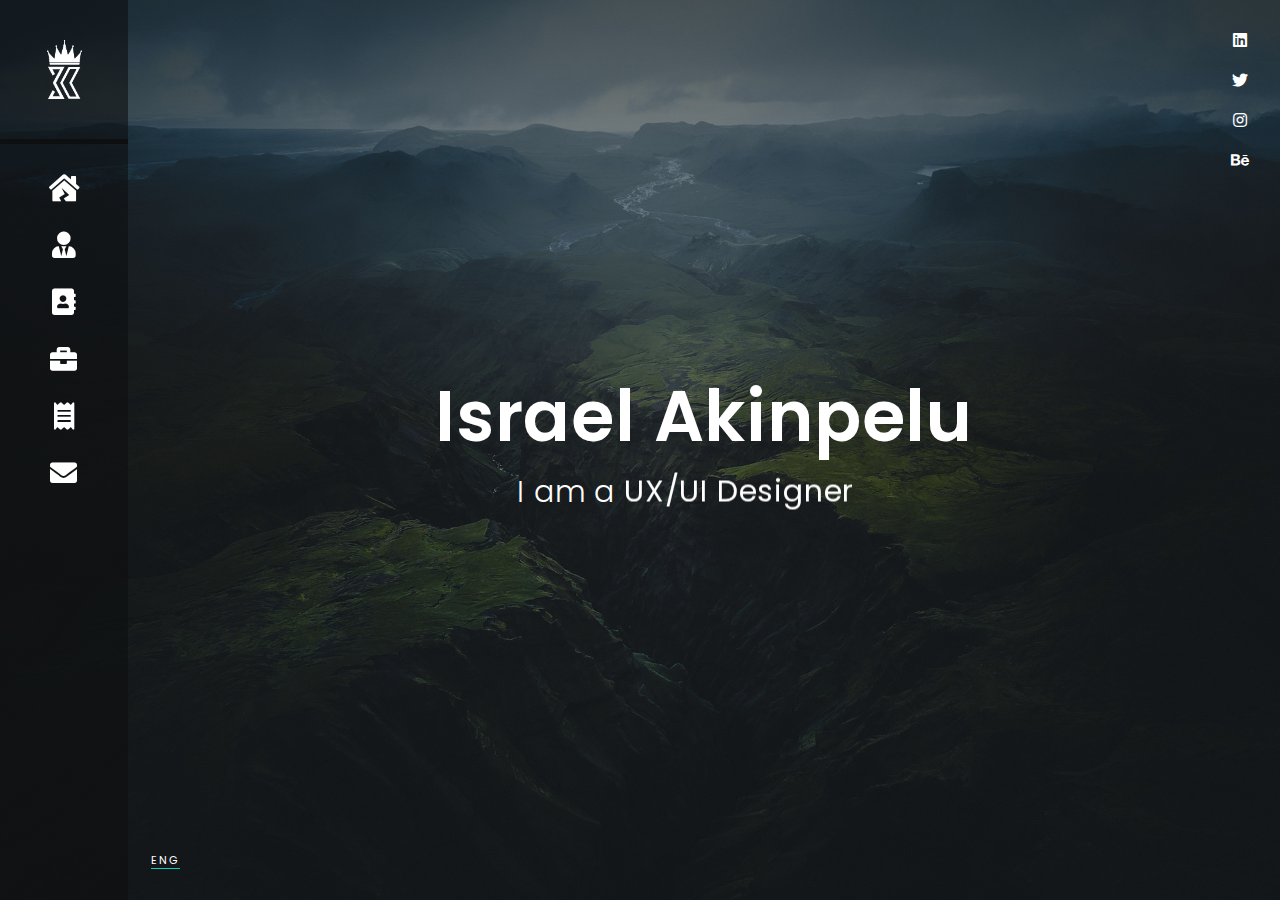
==== commit 79e09ba8: "Update portfolio" ====
--- a/index.html
+++ b/index.html
@@ -23,7 +23,7 @@
 		<link rel="stylesheet" class="box-bd" href="css/settings/box/box.css">
 		<link rel="stylesheet" class="box-st" href="css/settings/box/circle.css" />
 		<link rel="stylesheet" class="box-tl" href="css/settings/title/title.css">
-		<link rel="stylesheet" class="style-cl" href="css/settings/color/purple-color.css" />
+		<link rel="stylesheet" class="style-cl" href="css/settings/color/sea-color.css" />
 
 		<link rel="stylesheet" href="setting/style-demo.css">
 
@@ -193,7 +193,7 @@
                                 		</div>
                                 	</div>
 									<div class="col-lg-3 col-sm-12 pt-50">
-										<a href="img/Israel Akinpelu Resume.pdf"  target="_blank" class="btn-st">Download CV</a>
+										<a href="img/Israel-resume.pdf"  target="_blank" class="btn-st">Download CV</a>
 									</div>
 								</div>
 							</div>
@@ -456,6 +456,20 @@
 								<!-- Experience Item -->
 								<div class="item">
 									<div class="main">
+										<h4>Product and Motions Designer</h4>
+										<p><i class="far fa-calendar-alt"></i>April 2022 - Present | Edekee(Contract)</p>
+									</div>
+									<p>Worked closely with cross-functional teams to ensure successful
+										product development and implementation.</p>
+									<p>Created Motion Designs, UI micro animations and Video contents.</p>
+									<p>Collaborated with other designers, developers and stakeholders to
+										ensure that the final products were user-friendly and aligned with
+										Ùusiness goals.</p>
+								</div>
+
+								<!-- Experience Item -->
+								<div class="item">
+									<div class="main">
 										<h4>Freelance UX Designer/Motion Designer</h4>
 										<p><i class="far fa-calendar-alt"></i>April 2020 - Present</p>
 									</div>
@@ -500,6 +514,17 @@
 							</div>
 
 							<div class="experience box-2">
+
+								<!-- Education Item -->
+								<div class="item">
+									<div class="main">
+										<h4>Future Academy Africa</h4>
+										<p><i class="far fa-calendar-alt"></i>January 2022 - September 2022 | Product Design</p>
+									</div>
+									<p>Product Ideation.</p>
+									<p>Design.</p>
+									<p>Management Specialization.</p>
+								</div>
 
 								<!-- Education Item -->
 								<div class="item">
@@ -565,8 +590,8 @@
 								<div class="skill-item">
 									<h4 class="progress-title">Graphics Design</h4>
 									<div class="progress">
-										<div class="progress-bar" style="width:85%">
-											<div class="progress-value">85%</div>
+										<div class="progress-bar" style="width:90%">
+											<div class="progress-value">90%</div>
 										</div>
 									</div>
 								</div>
@@ -575,8 +600,8 @@
 								<div class="skill-item">
 									<h4 class="progress-title">Motion Design</h4>
 									<div class="progress">
-										<div class="progress-bar" style="width:60%">
-											<div class="progress-value">60%</div>
+										<div class="progress-bar" style="width:70%">
+											<div class="progress-value">70%</div>
 										</div>
 									</div>
 								</div>
@@ -708,6 +733,42 @@
 					<div class="row portfolio-items mt-100 mb-100">
 
 					<!-- Portfolio Item -->
+					<div class="item col-lg-4 col-sm-6 graphic">
+						<figure>
+							<img alt="" src="https://firebasestorage.googleapis.com/v0/b/portfolio-2038c.appspot.com/o/Graphics%2FFrame%2042.png?alt=media&token=8f1b35f6-e65d-4606-b344-3862d9137614">
+							<figcaption>
+								<h3>Edekee</h3>
+								<p>Graphic</p><i class="fas fa-image"></i>
+								<a class="image-link" href="https://firebasestorage.googleapis.com/v0/b/portfolio-2038c.appspot.com/o/Graphics%2FFrame%2042.png?alt=media&token=8f1b35f6-e65d-4606-b344-3862d9137614"></a>
+							</figcaption>
+						</figure>
+					</div>
+
+					<!-- Portfolio Item -->
+					<div class="item col-lg-4 col-sm-6 motion_graphic">
+						<figure>
+							<img alt="" src="https://firebasestorage.googleapis.com/v0/b/portfolio-2038c.appspot.com/o/Graphics%2FYoutube%20Banner.png?alt=media&token=7d919e53-44a6-4604-b105-fbf32c897f5d">
+							<figcaption>
+								<h3>Edekee</h3>
+								<p>Motion Graphics</p><i class="fas fa-video"></i>
+								<a class="video-link" href="https://firebasestorage.googleapis.com/v0/b/portfolio-2038c.appspot.com/o/Motion%20Graphics%2FTest%20Video_10.mp4?alt=media&token=3a985480-ec9d-42c7-8ea1-4efb65daab2c"></a>
+							</figcaption>
+						</figure>
+					</div>
+
+					<!-- Portfolio Item -->
+					<div class="item col-lg-4 col-sm-6 graphic">
+						<figure>
+							<img alt="" src="https://firebasestorage.googleapis.com/v0/b/portfolio-2038c.appspot.com/o/Graphics%2FFrame%2057.png?alt=media&token=ef6e5a13-0a32-4e29-9895-5efaffd87e2a">
+							<figcaption>
+								<h3>Edekee</h3>
+								<p>Graphic</p><i class="fas fa-image"></i>
+								<a class="image-link" href="https://firebasestorage.googleapis.com/v0/b/portfolio-2038c.appspot.com/o/Graphics%2FFrame%2057.png?alt=media&token=ef6e5a13-0a32-4e29-9895-5efaffd87e2a"></a>
+							</figcaption>
+						</figure>
+					</div>
+
+					<!-- Portfolio Item -->
 					<div class="item col-lg-4 col-sm-6 design">
 						<figure>
 							<img alt="" src="https://firebasestorage.googleapis.com/v0/b/portfolio-2038c.appspot.com/o/UX%20Design%2FQt%20Tech.png?alt=media&token=dbc2ff63-183a-4b9c-960e-30018e154a77">
@@ -715,6 +776,18 @@
 								<h3>Tech (Home Page)</h3>
 								<p>UX/UI</p><i class="fas fa-image"></i>
 								<a class="image-link" href="https://firebasestorage.googleapis.com/v0/b/portfolio-2038c.appspot.com/o/UX%20Design%2FQt%20Tech.png?alt=media&token=dbc2ff63-183a-4b9c-960e-30018e154a77"></a>
+							</figcaption>
+						</figure>
+					</div>
+
+					<!-- Portfolio Item -->
+					<div class="item col-lg-4 col-sm-6 motion_graphic">
+						<figure>
+							<img alt="" src="https://firebasestorage.googleapis.com/v0/b/portfolio-2038c.appspot.com/o/Graphics%2FYoutube%20Banner.png?alt=media&token=7d919e53-44a6-4604-b105-fbf32c897f5d">
+							<figcaption>
+								<h3>Edekee</h3>
+								<p>Motion Graphics</p><i class="fas fa-video"></i>
+								<a class="video-link" href="https://firebasestorage.googleapis.com/v0/b/portfolio-2038c.appspot.com/o/Motion%20Graphics%2FEdekee%20as%20a%20Tool_8.mp4?alt=media&token=c4432568-f8ea-43da-971e-5a06118e4721"></a>
 							</figcaption>
 						</figure>
 					</div>
@@ -744,6 +817,18 @@
 						</div>
 
 						<!-- Portfolio Item -->
+					<div class="item col-lg-4 col-sm-6 motion_graphic">
+						<figure>
+							<img alt="" src="https://firebasestorage.googleapis.com/v0/b/portfolio-2038c.appspot.com/o/Graphics%2FYoutube%20Banner.png?alt=media&token=7d919e53-44a6-4604-b105-fbf32c897f5d">
+							<figcaption>
+								<h3>Edekee</h3>
+								<p>Motion Graphics</p><i class="fas fa-video"></i>
+								<a class="video-link" href="https://firebasestorage.googleapis.com/v0/b/portfolio-2038c.appspot.com/o/Motion%20Graphics%2FVideo%20Content%20Creator.mp4?alt=media&token=1eb8f953-0d08-49f5-8a73-267d778291b8"></a>
+							</figcaption>
+						</figure>
+					</div>
+
+						<!-- Portfolio Item -->
 						<div class="item col-lg-4 col-sm-6 design">
 							<figure>
 								<img alt="" src="https://firebasestorage.googleapis.com/v0/b/portfolio-2038c.appspot.com/o/UX%20Design%2FAnimal%20encyclopedia%20web.png?alt=media&token=e073f8b3-0ae7-4bbb-a2e3-09a9624a51eb">
@@ -756,6 +841,18 @@
 						</div>
 
 						<!-- Portfolio Item -->
+					<div class="item col-lg-4 col-sm-6 graphic">
+						<figure>
+							<img alt="" src="https://firebasestorage.googleapis.com/v0/b/portfolio-2038c.appspot.com/o/Graphics%2FFrame%2063.png?alt=media&token=fced1533-9520-4464-a0ba-4b5674317eed">
+							<figcaption>
+								<h3>Edekee</h3>
+								<p>Graphic</p><i class="fas fa-image"></i>
+								<a class="image-link" href="https://firebasestorage.googleapis.com/v0/b/portfolio-2038c.appspot.com/o/Graphics%2FFrame%2063.png?alt=media&token=fced1533-9520-4464-a0ba-4b5674317eed"></a>
+							</figcaption>
+						</figure>
+					</div>
+
+						<!-- Portfolio Item -->
 						<div class="item col-lg-4 col-sm-6 motion_graphic">
 							<figure>
 								<img alt="" src="img/Corner 3.png">
@@ -768,6 +865,18 @@
 						</div>
 
 						<!-- Portfolio Item -->
+					<div class="item col-lg-4 col-sm-6 motion_graphic">
+						<figure>
+							<img alt="" src="https://firebasestorage.googleapis.com/v0/b/portfolio-2038c.appspot.com/o/Graphics%2FYoutube%20Banner.png?alt=media&token=7d919e53-44a6-4604-b105-fbf32c897f5d">
+							<figcaption>
+								<h3>Edekee</h3>
+								<p>Motion Graphics</p><i class="fas fa-video"></i>
+								<a class="video-link" href="https://firebasestorage.googleapis.com/v0/b/portfolio-2038c.appspot.com/o/Motion%20Graphics%2Fedekee%20community.mp4?alt=media&token=97969aea-94e2-4bef-8c63-2c8bfaa52123"></a>
+							</figcaption>
+						</figure>
+					</div>
+
+						<!-- Portfolio Item -->
 						<div class="item col-lg-4 col-sm-6 graphic">
 							<figure>
 								<img alt="" src="https://firebasestorage.googleapis.com/v0/b/portfolio-2038c.appspot.com/o/Graphics%2FYellowCard%20Ad.png?alt=media&token=c0d73c48-0dd4-49b1-8bbe-47642a69fcef">
@@ -792,6 +901,18 @@
 						</div>
 
 						<!-- Portfolio Item -->
+					<div class="item col-lg-4 col-sm-6 graphic">
+						<figure>
+							<img alt="" src="https://firebasestorage.googleapis.com/v0/b/portfolio-2038c.appspot.com/o/Graphics%2FFrame%2056.png?alt=media&token=cfad0bb0-b446-4aa1-8d0d-e940339c9b07">
+							<figcaption>
+								<h3>Edekee</h3>
+								<p>Graphic</p><i class="fas fa-image"></i>
+								<a class="image-link" href="https://firebasestorage.googleapis.com/v0/b/portfolio-2038c.appspot.com/o/Graphics%2FFrame%2056.png?alt=media&token=cfad0bb0-b446-4aa1-8d0d-e940339c9b07"></a>
+							</figcaption>
+						</figure>
+					</div>
+
+						<!-- Portfolio Item -->
 						<div class="item col-lg-4 col-sm-6 motion_graphic">
 							<figure>
 								<img alt="" src="img/Corner 1.png">
@@ -804,6 +925,18 @@
 						</div>
 
 						<!-- Portfolio Item -->
+					<div class="item col-lg-4 col-sm-6 motion_graphic">
+						<figure>
+							<img alt="" src="https://firebasestorage.googleapis.com/v0/b/portfolio-2038c.appspot.com/o/Graphics%2FYoutube%20Banner.png?alt=media&token=7d919e53-44a6-4604-b105-fbf32c897f5d">
+							<figcaption>
+								<h3>Edekee</h3>
+								<p>Motion Graphics</p><i class="fas fa-video"></i>
+								<a class="video-link" href="https://firebasestorage.googleapis.com/v0/b/portfolio-2038c.appspot.com/o/Motion%20Graphics%2FBecoming%20Visually%20Indispensable%20-%20Edekee%20%23tech%20%23explore%20%23edekee%20%23video%20%23technology%20%23ai.mp4?alt=media&token=6cb029a0-419a-40a4-98a9-e8bfae984c22"></a>
+							</figcaption>
+						</figure>
+					</div>
+
+						<!-- Portfolio Item -->
 						<div class="item col-lg-4 col-sm-6 graphic">
 							<figure>
 								<img alt="" src="https://firebasestorage.googleapis.com/v0/b/portfolio-2038c.appspot.com/o/Graphics%2FChallenge%201.png?alt=media&token=3ce59a75-9859-4e71-9cbf-2a0c3dcf520b">
@@ -827,6 +960,19 @@
 							</figure>
 						</div>
 
+							<!-- Portfolio Item -->
+					<div class="item col-lg-4 col-sm-6 graphic">
+						<figure>
+							<img alt="" src="https://firebasestorage.googleapis.com/v0/b/portfolio-2038c.appspot.com/o/Graphics%2FLinkedn%20Banner.png?alt=media&token=bf252bc7-05af-4aa3-ab90-b2ed913fe22c">
+							<figcaption>
+								<h3>Edekee</h3>
+								<p>Graphic</p><i class="fas fa-image"></i>
+								<a class="image-link" href="https://firebasestorage.googleapis.com/v0/b/portfolio-2038c.appspot.com/o/Graphics%2FLinkedn%20Banner.png?alt=media&token=bf252bc7-05af-4aa3-ab90-b2ed913fe22c"></a>
+							</figcaption>
+						</figure>
+					</div>
+
+
 						<!-- Portfolio Item -->
 						<div class="item col-lg-4 col-sm-6 motion_graphic">
 							<figure>
@@ -839,6 +985,18 @@
 							</figure>
 						</div>
 
+							<!-- Portfolio Item -->
+					<div class="item col-lg-4 col-sm-6 motion_graphic">
+						<figure>
+							<img alt="" src="https://firebasestorage.googleapis.com/v0/b/portfolio-2038c.appspot.com/o/Graphics%2FYoutube%20Banner.png?alt=media&token=7d919e53-44a6-4604-b105-fbf32c897f5d">
+							<figcaption>
+								<h3>Edekee</h3>
+								<p>Motion Graphics</p><i class="fas fa-video"></i>
+								<a class="video-link" href="https://firebasestorage.googleapis.com/v0/b/portfolio-2038c.appspot.com/o/Motion%20Graphics%2FCommunity%20Benefits_3.mp4?alt=media&token=e8c7ae34-0bad-4eee-8cdd-8b62e565d59e"></a>
+							</figcaption>
+						</figure>
+					</div>
+
 						<!-- Portfolio Item -->
 						<div class="item col-lg-4 col-sm-6 graphic">
 							<figure>
@@ -864,6 +1022,18 @@
 						</div>
 
 						<!-- Portfolio Item -->
+					<div class="item col-lg-4 col-sm-6 graphic">
+						<figure>
+							<img alt="" src="https://firebasestorage.googleapis.com/v0/b/portfolio-2038c.appspot.com/o/Graphics%2FYoutube%20Banner.png?alt=media&token=7d919e53-44a6-4604-b105-fbf32c897f5d">
+							<figcaption>
+								<h3>Edekee</h3>
+								<p>Graphic</p><i class="fas fa-image"></i>
+								<a class="image-link" href="https://firebasestorage.googleapis.com/v0/b/portfolio-2038c.appspot.com/o/Graphics%2FYoutube%20Banner.png?alt=media&token=7d919e53-44a6-4604-b105-fbf32c897f5d"></a>
+							</figcaption>
+						</figure>
+					</div>
+
+						<!-- Portfolio Item -->
 						<div class="item col-lg-4 col-sm-6 motion_graphic">
 							<figure>
 								<img alt="" src="img/Corner 4.png">
@@ -888,6 +1058,18 @@
 						</div>
 
 						<!-- Portfolio Item -->
+					<div class="item col-lg-4 col-sm-6 graphic">
+						<figure>
+							<img alt="" src="https://firebasestorage.googleapis.com/v0/b/portfolio-2038c.appspot.com/o/Graphics%2FBooth%20inner.png?alt=media&token=913c8334-51ba-4b28-8292-0bc683d100bc">
+							<figcaption>
+								<h3>Edekee</h3>
+								<p>Graphic</p><i class="fas fa-image"></i>
+								<a class="image-link" href="https://firebasestorage.googleapis.com/v0/b/portfolio-2038c.appspot.com/o/Graphics%2FBooth%20inner.png?alt=media&token=913c8334-51ba-4b28-8292-0bc683d100bc"></a>
+							</figcaption>
+						</figure>
+					</div>
+
+						<!-- Portfolio Item -->
 						<div class="item col-lg-4 col-sm-6 motion_graphic">
 							<figure>
 								<img alt="" src="img/Wordathon edit.png">
@@ -900,6 +1082,18 @@
 						</div>
 
 						<!-- Portfolio Item -->
+					<div class="item col-lg-4 col-sm-6 graphic">
+						<figure>
+							<img alt="" src="https://firebasestorage.googleapis.com/v0/b/portfolio-2038c.appspot.com/o/Graphics%2FRoll%20up%20banner.png?alt=media&token=29f0bba7-0b48-477f-b662-7dddec5da960">
+							<figcaption>
+								<h3>Edekee</h3>
+								<p>Graphic</p><i class="fas fa-image"></i>
+								<a class="image-link" href="https://firebasestorage.googleapis.com/v0/b/portfolio-2038c.appspot.com/o/Graphics%2FRoll%20up%20banner.png?alt=media&token=29f0bba7-0b48-477f-b662-7dddec5da960"></a>
+							</figcaption>
+						</figure>
+					</div>
+
+						<!-- Portfolio Item -->
 						<div class="item col-lg-4 col-sm-6 motion_graphic">
 							<figure>
 								<img alt="" src="img/Corner 5.png">
@@ -910,6 +1104,19 @@
 								</figcaption>
 							</figure>
 						</div>
+
+							<!-- Portfolio Item -->
+					<div class="item col-lg-4 col-sm-6 motion_graphic">
+						<figure>
+							<img alt="" src="https://firebasestorage.googleapis.com/v0/b/portfolio-2038c.appspot.com/o/Graphics%2FYoutube%20Banner.png?alt=media&token=7d919e53-44a6-4604-b105-fbf32c897f5d">
+							<figcaption>
+								<h3>Edekee</h3>
+								<p>Motion Graphics</p><i class="fas fa-video"></i>
+								<a class="video-link" href="https://firebasestorage.googleapis.com/v0/b/portfolio-2038c.appspot.com/o/Motion%20Graphics%2FTool%20for%20Business_2.mp4?alt=media&token=ea120859-2c42-47e0-9919-24ac67cb4da3
+								"></a>
+							</figcaption>
+						</figure>
+					</div>
 
 						<!-- Portfolio Item -->
 						<div class="item col-lg-4 col-sm-6 design">
--- a/css/settings/color/sea-color.css
+++ b/css/settings/color/sea-color.css
@@ -0,0 +1,129 @@
+a:hover, 
+a:focus,
+.header-main ul li span.active,
+#about:target .icon-a,
+#resume:target .icon-r,
+#portfolio:target .icon-p,
+#blog:target .icon-b,
+#contact:target .icon-c,
+.pt-home .social ul li i:hover,
+.pt-about .info .loc,
+.pt-about .desc-icon p,
+.pt-about .inter-icon i,
+.pt-about .testimonial-item:before,
+.pt-about .testimonial-item .rating li,
+.pt-resume .experience .main p,
+.pt-resume .work-process .wp-step,
+.contact-valid #loader i,
+.blog-page .blog-nav a:hover,
+.blog-page .blog-nav a:focus,
+.blog-page .blog-heading i,
+.blog-page .blog-comments ul li .comment-text span,
+.pt-about .inter-icon i,
+.blog-list .blog-head .blog-breadcrumb li,
+.blog-list .side-left .search .input-group .input-group-text,
+.blog-list .side-left .news p,
+.blog-list .blog-post .content .detalis .meta li i {
+	color: #0dcdbd !important;
+}
+
+.btn-st:after,
+.blog-list .pagination li.active a,
+.blog-list .pagination li a:hover {
+	background: #0dcdbd !important;
+}
+
+.page .header-page:after,
+.page .header-page:before,
+.page .header-box h3:before,
+.blog-page .header-box h3:before,
+.page .header-box h3:after,
+.blog-page .header-box h3:after,
+.pt-resume .experience .item:before,
+.pt-resume .experience .item:after,
+.pt-resume .experience .item:hover h4:before,
+.pt-resume .skill-item .progress .progress-bar,
+.pt-resume .work-process .dots,
+.pt-portfolio .portfolio-filter ul li.active,
+.pt-portfolio .portfolio-items .item figure,
+.blog-page .blog-heading span:after,
+.page .header-box h3:before,
+.blog-page .header-box h3:before,
+.page .header-box h3:after,
+.blog-page .header-box h3:after,
+.blog-list .side-left h4:after,
+.blog-list .side-left .tags ul li a {
+	background-color: #0dcdbd !important;
+}
+
+.pt-about .info-icon i,
+.pt-about .service:hover i:after,
+.pt-about .price:hover i:after,
+.blog-list .side-left .search .input-group {
+	border: 1px solid #0dcdbd !important;
+}
+
+.pt-home .lang ul li a.active {
+	border-bottom: 1px solid #0dcdbd !important;
+}
+
+.page .header-page span:before,
+.page .header-page span:after,
+.pt-resume .experience .main h4:before,
+.blog-list .side-left .categories ul li:before,
+.blog-list .side-left .archives ul li:before {
+    border: 2px solid #0dcdbd !important;
+}
+
+.page .header-box:before,
+.blog-page .header-box:before,
+.pt-resume .skill-item .progress .progress-bar:after {
+    border: 3px solid #0dcdbd !important;
+}
+
+.blog-list .side-left .categories ul li:hover:before,
+.blog-list .side-left .archives ul li:hover:before {
+	border: 4px solid #0dcdbd !important;
+	box-shadow: 0 0 5px 0px #0dcdbd !important;
+}
+
+.pt-blog .blog-item .thumbnail .btn-play:hover:after {
+	border-color: transparent transparent transparent #0dcdbd !important;
+}
+
+.contact-form input:focus,
+.contact-form textarea:focus {
+	border-bottom: 1px solid #0dcdbd !important;
+}
+
+#preloader.loaded .loading-area .circle {
+	border-top-color: #0dcdbd !important;
+}
+
+.bg-lines .bg-line::after {
+	background: linear-gradient(to bottom, rgba(13, 205, 189, 0) 0%, #0dcdbd 75%, #0dcdbd 100%)  !important;
+}
+
+@media screen and (max-width: 991px) {
+    .single-wp.process-1,
+    .single-wp.process-3 {
+        border-right: 1px solid #0dcdbd !important;
+    }
+    .single-wp.process-1,
+    .single-wp.process-2 {
+        border-bottom: 1px solid #0dcdbd !important;
+    }
+}
+
+@media screen and (max-width: 575px) {
+	.single-wp.process-1,
+    .single-wp.process-3 {
+		border-bottom: none !important;
+        border-right: 1px solid #0dcdbd !important;
+    }
+    .single-wp.process-2,
+    .single-wp.process-4 {
+		border-bottom: none !important;
+        border-left: 1px solid #0dcdbd !important;
+    }
+}